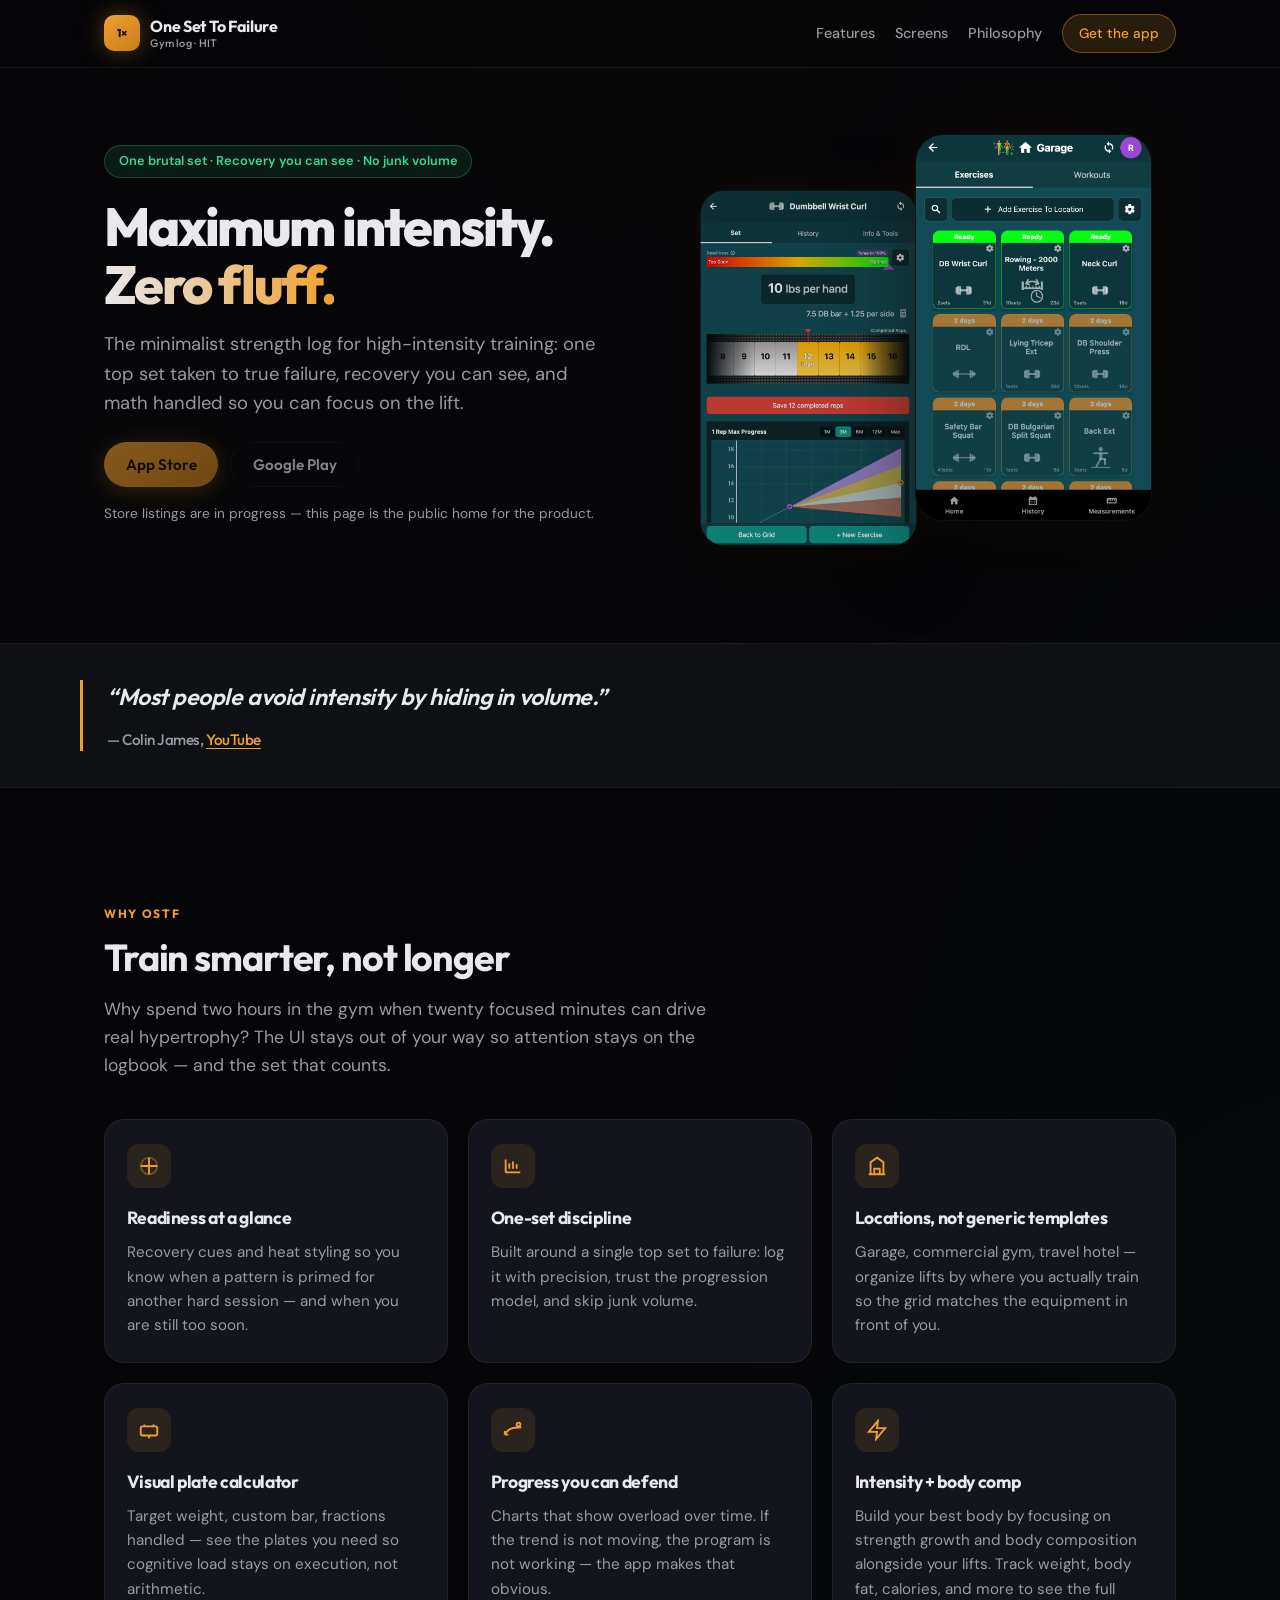
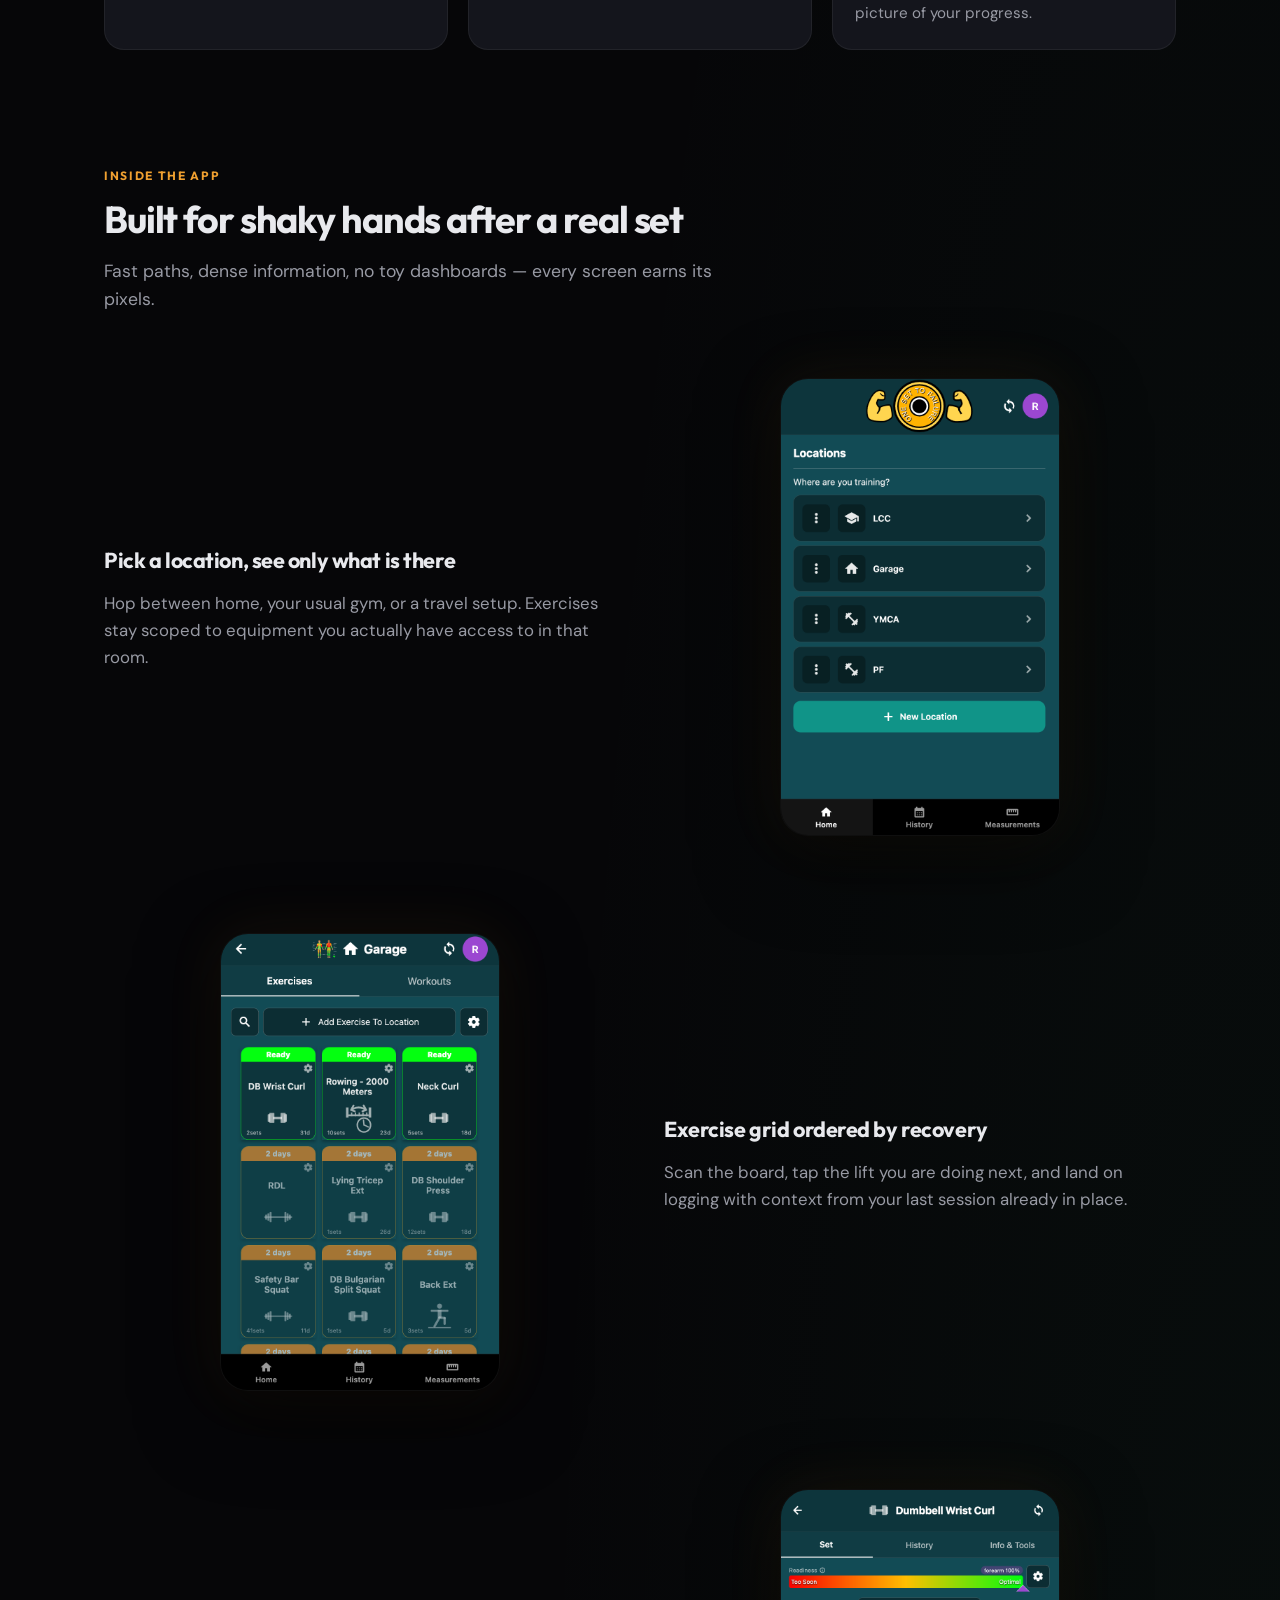
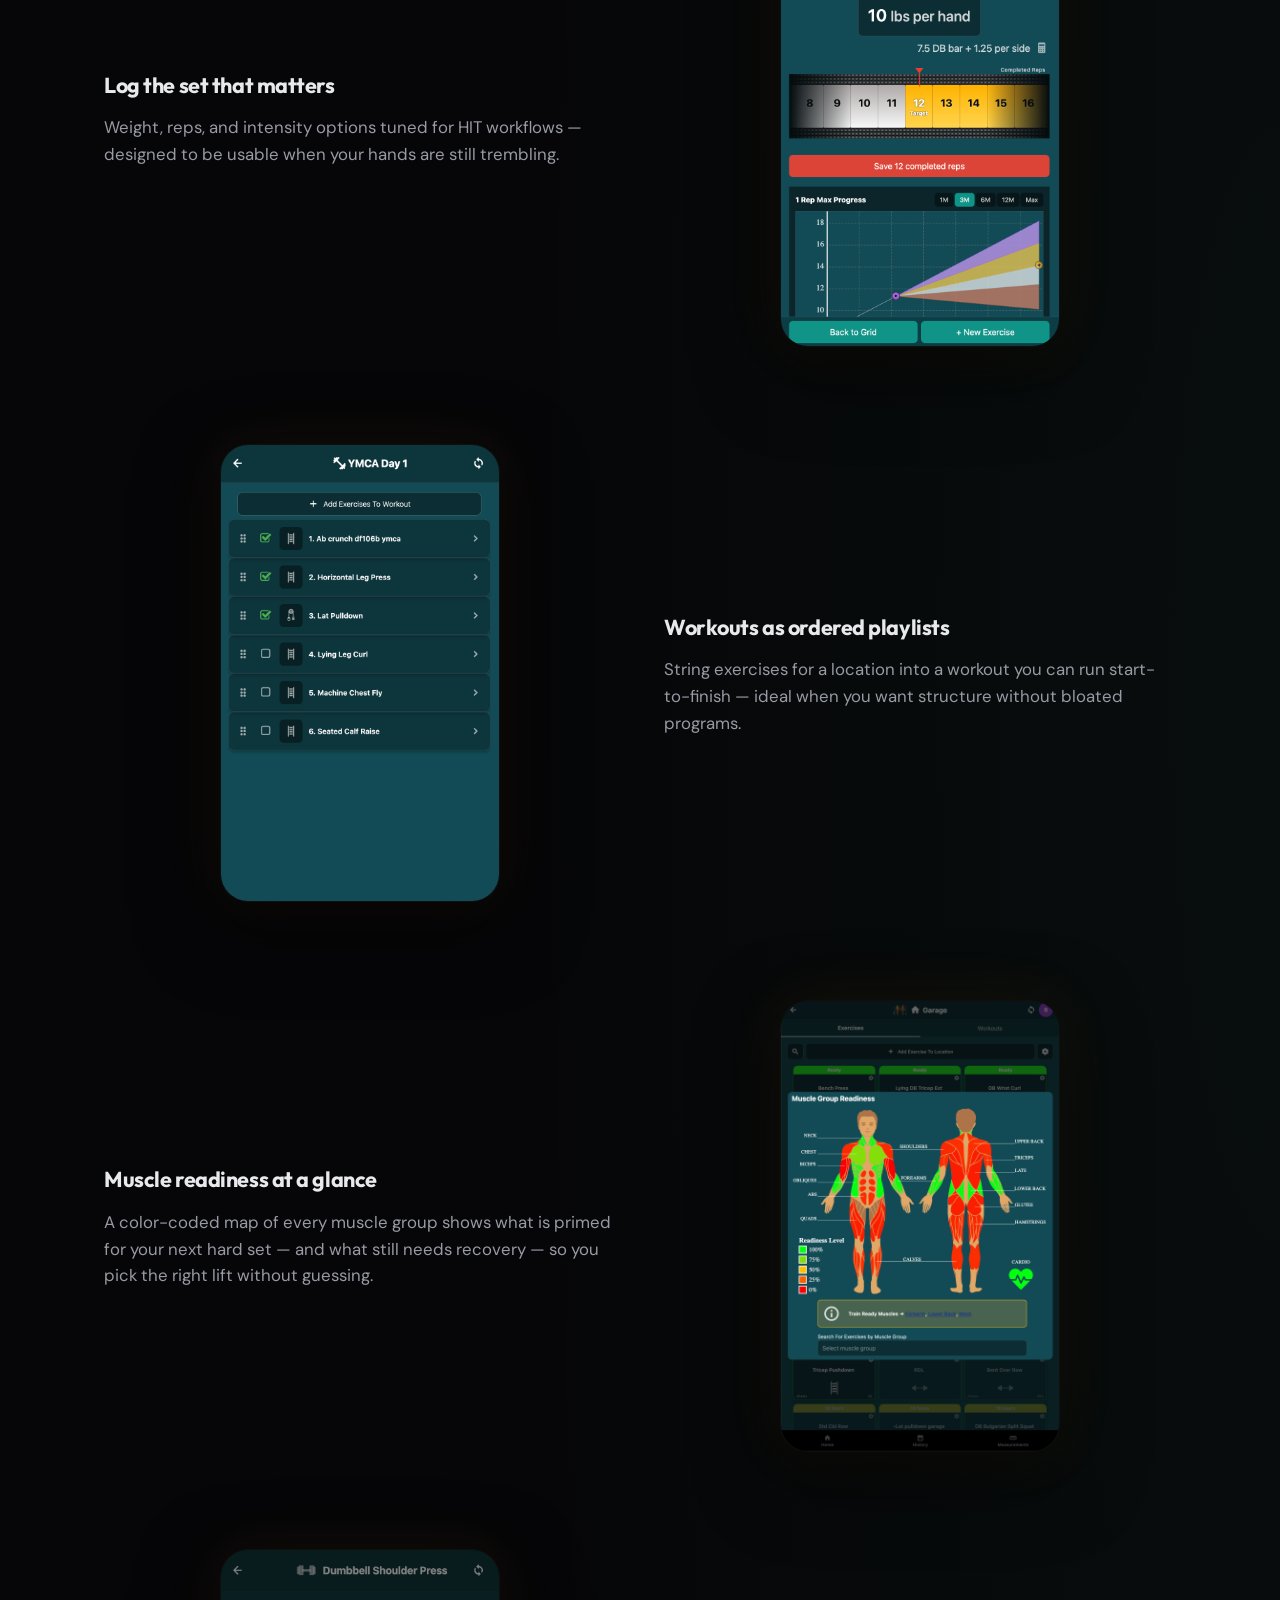
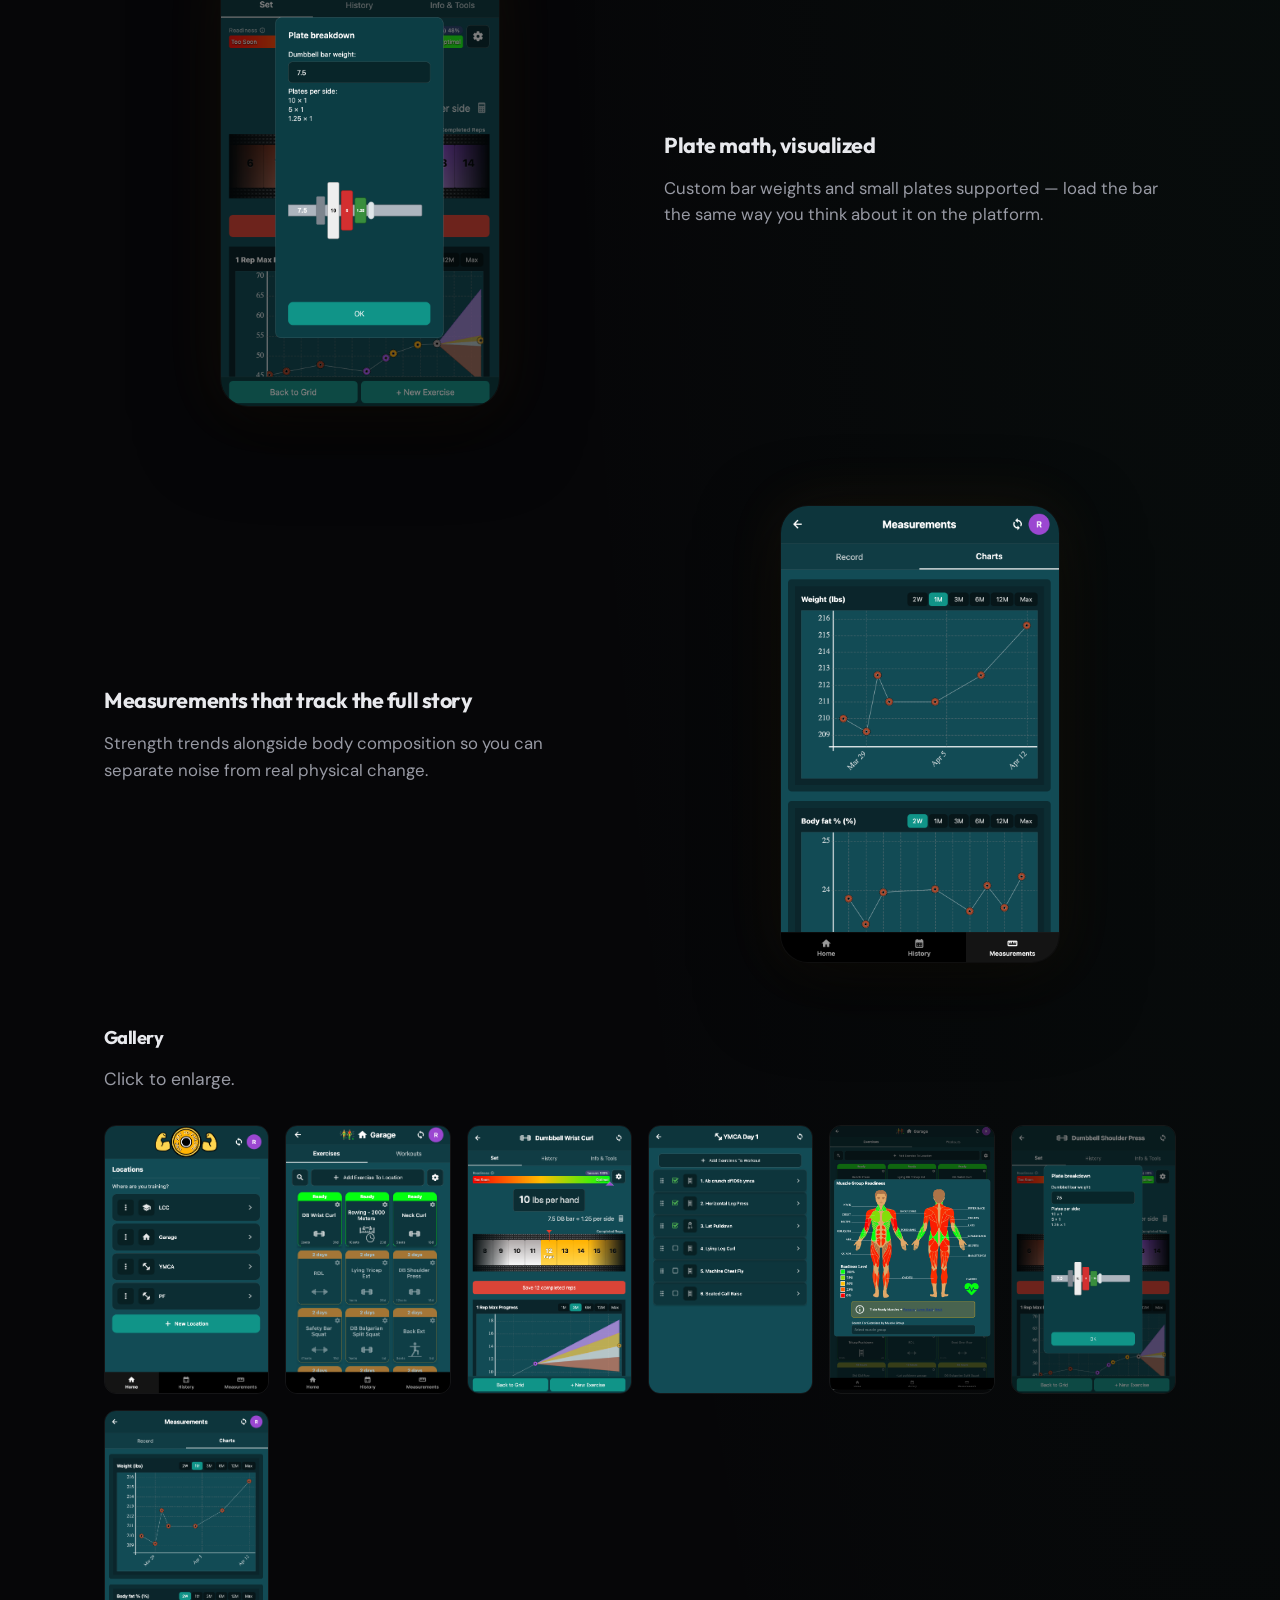
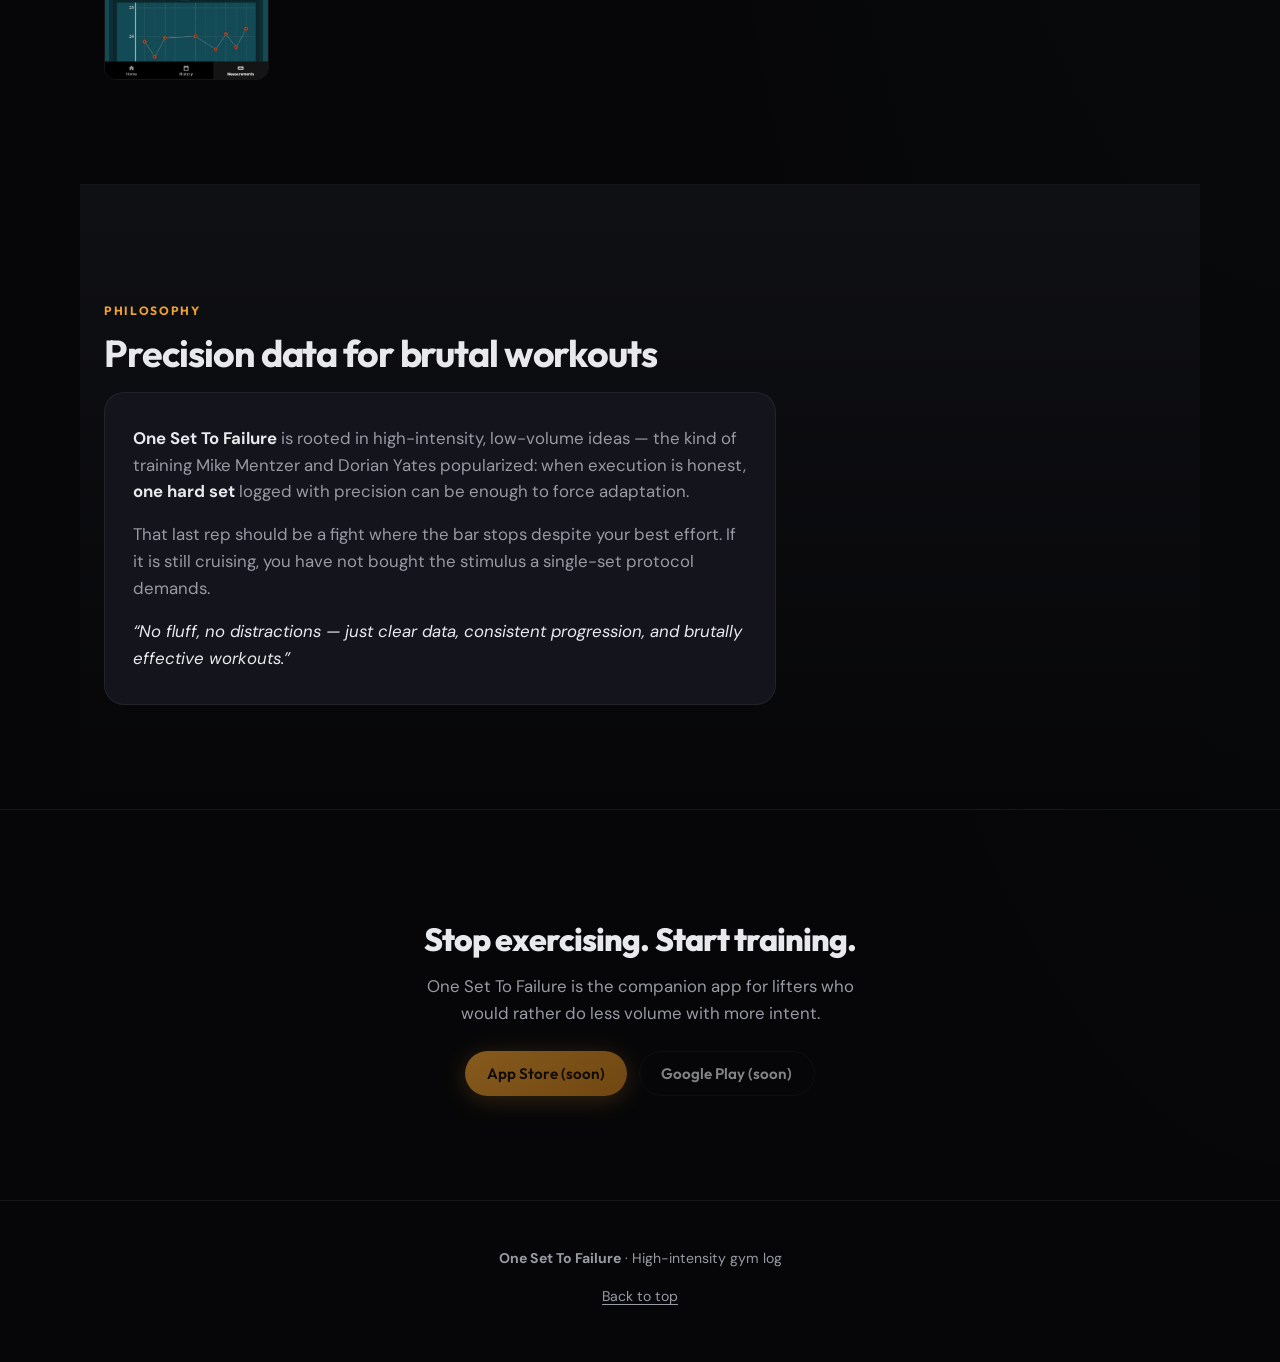
==== index.html @ 751399f2 "site content" ====
<!DOCTYPE html>
<html lang="en">
<head>
  <meta charset="utf-8">
  <meta name="viewport" content="width=device-width, initial-scale=1">
  <!-- Google tag (gtag.js) -->
  <script async src="https://www.googletagmanager.com/gtag/js?id=G-MDH22WQZ0P"></script>
  <script>
    window.dataLayer = window.dataLayer || [];
    function gtag(){dataLayer.push(arguments);}
    gtag('js', new Date());

    gtag('config', 'G-MDH22WQZ0P');
  </script>
  <title>One Set To Failure — HIT strength training for iOS &amp; Android</title>
  <meta name="description" content="Minimalist high-intensity training: one brutal set, smart recovery, location-based equipment, plate math, and charts that prove you're stronger. Coming to the App Store and Google Play.">
  <link rel="canonical" href="https://onesettofailure.app/">
  <meta property="og:title" content="One Set To Failure">
  <meta property="og:description" content="Maximum intensity. Zero fluff. Train smarter with recovery-aware logging built for true muscular failure.">
  <meta property="og:url" content="https://onesettofailure.app/">
  <meta property="og:type" content="website">
  <meta property="og:image" content="https://onesettofailure.app/screenshots/2%20exercise_grid.png">
  <meta name="twitter:card" content="summary_large_image">
  <link rel="preconnect" href="https://fonts.googleapis.com">
  <link rel="preconnect" href="https://fonts.gstatic.com" crossorigin>
  <link href="https://fonts.googleapis.com/css2?family=DM+Sans:ital,opsz,wght@0,9..40,400;0,9..40,500;0,9..40,600;0,9..40,700;1,9..40,500&family=Outfit:wght@500;600;700;800&display=swap" rel="stylesheet">
  <link rel="stylesheet" href="/css/main.css">
</head>
<body>
  <a class="sr-only" href="#main">Skip to content</a>

  <header class="site-header">
    <div class="site-header__inner">
      <a class="brand" href="#">
        <span class="brand__mark" aria-hidden="true">1×</span>
        <span class="brand__text">
          One Set To Failure
          <small>Gym log · HIT</small>
        </span>
      </a>
      <nav class="nav" aria-label="Page">
        <a href="#features">Features</a>
        <a href="#screens">Screens</a>
        <a href="#philosophy">Philosophy</a>
        <a class="nav__cta" href="#download">Get the app</a>
      </nav>
    </div>
  </header>

  <main id="main">
    <section class="section hero wrap" aria-labelledby="hero-title">
      <div class="hero__grid">
        <div>
          <p class="hero__badge" role="status">One brutal set · Recovery you can see · No junk volume</p>
          <h1 id="hero-title">Maximum intensity.<br><span>Zero fluff.</span></h1>
          <p class="hero__sub">
            The minimalist strength log for high-intensity training: one top set taken to true failure,
            recovery you can see, and math handled so you can focus on the lift.
          </p>
          <div class="btn-row" id="download">
            <button type="button" class="btn btn--primary btn--disabled" disabled title="Store link goes live with App Store release">App Store</button>
            <button type="button" class="btn btn--ghost btn--disabled" disabled title="Store link goes live with Google Play release">Google Play</button>
          </div>
          <p class="store-note">Store listings are in progress — this page is the public home for the product.</p>
        </div>
        <div class="hero__phones" aria-hidden="true">
          <div class="phone-frame phone-frame--tilt phone-frame--back">
            <img src="screenshots/1%20exercise_set.png" alt="" width="390" height="844" loading="eager">
          </div>
          <div class="phone-frame phone-frame--front">
            <img src="screenshots/2%20exercise_grid.png" alt="" width="390" height="844" loading="eager">
          </div>
        </div>
      </div>
    </section>

    <aside class="quote-strip">
      <blockquote cite="https://www.youtube.com/@ColinHJS">
        “Most people avoid intensity by hiding in volume.”
        <cite>— Colin James, <a href="https://www.youtube.com/@ColinHJS">YouTube</a></cite>
      </blockquote>
    </aside>

    <section class="section wrap" id="features" aria-labelledby="features-title">
      <p class="section__label">Why OSTF</p>
      <h2 class="section__title" id="features-title">Train smarter, not longer</h2>
      <p class="section__lead">
        Why spend two hours in the gym when twenty focused minutes can drive real hypertrophy?
        The UI stays out of your way so attention stays on the logbook — and the set that counts.
      </p>

      <div class="feature-grid">
        <article class="card">
          <div class="card__icon" aria-hidden="true">
            <svg width="22" height="22" viewBox="0 0 24 24" fill="none" stroke="currentColor" stroke-width="2"><path d="M12 3v18M3 12h18"/><circle cx="12" cy="12" r="9" stroke-opacity=".35"/></svg>
          </div>
          <h3>Readiness at a glance</h3>
          <p>Recovery cues and heat styling so you know when a pattern is primed for another hard session — and when you are still too soon.</p>
        </article>
        <article class="card">
          <div class="card__icon" aria-hidden="true">
            <svg width="22" height="22" viewBox="0 0 24 24" fill="none" stroke="currentColor" stroke-width="2"><path d="M4 19V5M4 19h16M8 15V9M12 15V7M16 15v-5"/></svg>
          </div>
          <h3>One-set discipline</h3>
          <p>Built around a single top set to failure: log it with precision, trust the progression model, and skip junk volume.</p>
        </article>
        <article class="card">
          <div class="card__icon" aria-hidden="true">
            <svg width="22" height="22" viewBox="0 0 24 24" fill="none" stroke="currentColor" stroke-width="2"><path d="M3 21h18M5 21V8l7-5 7 5v13"/><path d="M9 21v-6h6v6"/></svg>
          </div>
          <h3>Locations, not generic templates</h3>
          <p>Garage, commercial gym, travel hotel — organize lifts by where you actually train so the grid matches the equipment in front of you.</p>
        </article>
        <article class="card">
          <div class="card__icon" aria-hidden="true">
            <svg width="22" height="22" viewBox="0 0 24 24" fill="none" stroke="currentColor" stroke-width="2"><rect x="3" y="8" width="18" height="10" rx="2"/><path d="M7 8V6M17 8V6M12 18v3"/></svg>
          </div>
          <h3>Visual plate calculator</h3>
          <p>Target weight, custom bar, fractions handled — see the plates you need so cognitive load stays on execution, not arithmetic.</p>
        </article>
        <article class="card">
          <div class="card__icon" aria-hidden="true">
            <svg width="22" height="22" viewBox="0 0 24 24" fill="none" stroke="currentColor" stroke-width="2"><path d="M3 17c3-6 8-8 18-8M3 17v-4M3 17h4"/><circle cx="18" cy="6" r="2"/></svg>
          </div>
          <h3>Progress you can defend</h3>
          <p>Charts that show overload over time. If the trend is not moving, the program is not working — the app makes that obvious.</p>
        </article>
        <article class="card">
          <div class="card__icon" aria-hidden="true">
            <svg width="22" height="22" viewBox="0 0 24 24" fill="none" stroke="currentColor" stroke-width="2"><path d="M13 2L3 14h9l-1 8 10-12h-9l1-8z"/></svg>
          </div>
          <h3>Intensity + body comp</h3>
          <p>
            Build your best body by focusing on strength growth and body composition alongside your lifts. Track weight, body fat, calories, and more to see the full picture of your progress.
          </p>
        </article>
      </div>
    </section>

    <section class="section wrap section--tight" id="screens" aria-labelledby="screens-title">
      <p class="section__label">Inside the app</p>
      <h2 class="section__title" id="screens-title">Built for shaky hands after a real set</h2>
      <p class="section__lead">Fast paths, dense information, no toy dashboards — every screen earns its pixels.</p>

      <div class="showcase">
        <div class="showcase-row">
          <div class="showcase-row__copy">
            <h3>Pick a location, see only what is there</h3>
            <p>Hop between home, your usual gym, or a travel setup. Exercises stay scoped to equipment you actually have access to in that room.</p>
          </div>
          <div class="showcase-row__visual">
            <figure class="phone-frame">
              <img src="screenshots/5%20locations.png" alt="Locations list in the app: Home Gym, Commercial Gym, and other saved sites" width="390" height="844" loading="lazy">
            </figure>
          </div>
        </div>

        <div class="showcase-row showcase-row--reverse">
          <div class="showcase-row__copy">
            <h3>Exercise grid ordered by recovery</h3>
            <p>Scan the board, tap the lift you are doing next, and land on logging with context from your last session already in place.</p>
          </div>
          <div class="showcase-row__visual">
            <figure class="phone-frame">
              <img src="screenshots/2%20exercise_grid.png" alt="Exercise grid with recovery indicators per lift" width="390" height="844" loading="lazy">
            </figure>
          </div>
        </div>

        <div class="showcase-row">
          <div class="showcase-row__copy">
            <h3>Log the set that matters</h3>
            <p>Weight, reps, and intensity options tuned for HIT workflows — designed to be usable when your hands are still trembling.</p>
          </div>
          <div class="showcase-row__visual">
            <figure class="phone-frame">
              <img src="screenshots/1%20exercise_set.png" alt="Set logging screen with weight and rep controls" width="390" height="844" loading="lazy">
            </figure>
          </div>
        </div>

        <div class="showcase-row showcase-row--reverse">
          <div class="showcase-row__copy">
            <h3>Workouts as ordered playlists</h3>
            <p>String exercises for a location into a workout you can run start-to-finish — ideal when you want structure without bloated programs.</p>
          </div>
          <div class="showcase-row__visual">
            <figure class="phone-frame">
              <img src="screenshots/3%20workout_exercise_list.png" alt="Workout exercise list showing ordered lifts" width="390" height="844" loading="lazy">
            </figure>
          </div>
        </div>

        <div class="showcase-row">
          <div class="showcase-row__copy">
            <h3>Muscle readiness at a glance</h3>
            <p>A color-coded map of every muscle group shows what is primed for your next hard set — and what still needs recovery — so you pick the right lift without guessing.</p>
          </div>
          <div class="showcase-row__visual">
            <figure class="phone-frame">
              <img src="screenshots/body-heatmap.png" alt="Muscle group readiness heatmap with front and back body views and color-coded recovery levels" width="390" height="844" loading="lazy">
            </figure>
          </div>
        </div>

        <div class="showcase-row showcase-row--reverse">
          <div class="showcase-row__copy">
            <h3>Plate math, visualized</h3>
            <p>Custom bar weights and small plates supported — load the bar the same way you think about it on the platform.</p>
          </div>
          <div class="showcase-row__visual">
            <figure class="phone-frame">
              <img src="screenshots/6%20plate_calculator.png" alt="Plate calculator showing barbell load breakdown" width="390" height="844" loading="lazy">
            </figure>
          </div>
        </div>

        <div class="showcase-row">
          <div class="showcase-row__copy">
            <h3>Measurements that track the full story</h3>
            <p>Strength trends alongside body composition so you can separate noise from real physical change.</p>
          </div>
          <div class="showcase-row__visual">
            <figure class="phone-frame">
              <img src="screenshots/4%20measurement_charts.png" alt="Charts for measurements and progress over time" width="390" height="844" loading="lazy">
            </figure>
          </div>
        </div>
      </div>

      <h3 class="section__title" style="font-size:1.15rem;margin-top:3rem;">Gallery</h3>
      <p class="section__lead" style="margin-bottom:0">Click to enlarge.</p>
      <div class="gallery">
        <a href="screenshots/5%20locations.png" data-lightbox><img src="screenshots/5%20locations.png" alt="Locations" width="200" height="433" loading="lazy"></a>
        <a href="screenshots/2%20exercise_grid.png" data-lightbox><img src="screenshots/2%20exercise_grid.png" alt="Exercise grid" width="200" height="433" loading="lazy"></a>
        <a href="screenshots/1%20exercise_set.png" data-lightbox><img src="screenshots/1%20exercise_set.png" alt="Set entry" width="200" height="433" loading="lazy"></a>
        <a href="screenshots/3%20workout_exercise_list.png" data-lightbox><img src="screenshots/3%20workout_exercise_list.png" alt="Workout list" width="200" height="433" loading="lazy"></a>
        <a href="screenshots/body-heatmap.png" data-lightbox><img src="screenshots/body-heatmap.png" alt="Muscle group readiness heatmap" width="200" height="433" loading="lazy"></a>
        <a href="screenshots/6%20plate_calculator.png" data-lightbox><img src="screenshots/6%20plate_calculator.png" alt="Plate calculator" width="200" height="433" loading="lazy"></a>
        <a href="screenshots/4%20measurement_charts.png" data-lightbox><img src="screenshots/4%20measurement_charts.png" alt="Measurement charts" width="200" height="433" loading="lazy"></a>
      </div>
    </section>

    <section class="section philosophy wrap" id="philosophy" aria-labelledby="philosophy-title">
      <p class="section__label">Philosophy</p>
      <h2 class="section__title" id="philosophy-title">Precision data for brutal workouts</h2>
      <div class="philosophy__box">
        <p>
          <strong>One Set To Failure</strong> is rooted in high-intensity, low-volume ideas — the kind of training Mike Mentzer and Dorian Yates popularized:
          when execution is honest, <strong>one hard set</strong> logged with precision can be enough to force adaptation.
        </p>
        <p>
          That last rep should be a fight where the bar stops despite your best effort. If it is still cruising, you have not bought the stimulus a single-set protocol demands.
        </p>
        <p style="margin:0;font-style:italic;color:var(--text);">
          “No fluff, no distractions — just clear data, consistent progression, and brutally effective workouts.”
        </p>
      </div>
    </section>

    <section class="cta-band" aria-labelledby="cta-title">
      <div class="wrap">
        <h2 id="cta-title">Stop exercising. Start training.</h2>
        <p>One Set To Failure is the companion app for lifters who would rather do less volume with more intent.</p>
        <div class="btn-row" style="justify-content:center">
          <button type="button" class="btn btn--primary btn--disabled" disabled>App Store (soon)</button>
          <button type="button" class="btn btn--ghost btn--disabled" disabled>Google Play (soon)</button>
        </div>
      </div>
    </section>
  </main>

  <footer class="site-footer">
    <p><strong>One Set To Failure</strong> · High-intensity gym log</p>
    <p style="margin-top:1rem">
      <a href="#main">Back to top</a>
    </p>
  </footer>

  <div id="lightbox" class="lightbox" role="dialog" aria-modal="true" aria-label="Enlarged screenshot" tabindex="-1" aria-hidden="true">
    <img id="lightbox-img" src="" alt="">
  </div>

  <script type="application/ld+json">
  {
    "@context": "https://schema.org",
    "@type": "SoftwareApplication",
    "name": "One Set To Failure",
    "applicationCategory": "HealthApplication",
    "operatingSystem": "iOS, Android",
    "description": "Minimalist high-intensity strength training log with recovery-aware exercise grids, plate calculator, and progression charts.",
    "url": "https://onesettofailure.app/"
  }
  </script>
  <script src="/js/main.js" defer></script>
</body>
</html>
---- css/main.css ----
/* One Set To Failure — brochure site */

:root {
  --bg-deep: #060608;
  --bg-elevated: #0f1014;
  --bg-card: #14151c;
  --border-subtle: rgba(255, 255, 255, 0.06);
  --text: #e8e9ed;
  --text-muted: #989aa4;
  --accent: #f0a030;
  --accent-dim: #c77d1a;
  --accent-glow: rgba(240, 160, 48, 0.35);
  --green: #3dd68c;
  --radius-lg: 20px;
  --radius-md: 12px;
  --font-sans: "DM Sans", system-ui, -apple-system, sans-serif;
  --font-display: "Outfit", var(--font-sans);
  --max: 1120px;
  --space-section: clamp(4rem, 10vw, 6.5rem);
}

*,
*::before,
*::after {
  box-sizing: border-box;
}

html {
  scroll-behavior: smooth;
}

body {
  margin: 0;
  font-family: var(--font-sans);
  font-size: 1.05rem;
  line-height: 1.6;
  color: var(--text);
  background: var(--bg-deep);
  background-image:
    radial-gradient(ellipse 120% 80% at 50% -40%, rgba(240, 160, 48, 0.12), transparent 55%),
    radial-gradient(ellipse 60% 50% at 100% 50%, rgba(61, 214, 140, 0.04), transparent);
  min-height: 100vh;
}

img {
  max-width: 100%;
  height: auto;
  display: block;
}

a {
  color: var(--accent);
  text-decoration-thickness: 1px;
  text-underline-offset: 3px;
}

a:hover {
  color: #ffc266;
}

.sr-only {
  position: absolute;
  width: 1px;
  height: 1px;
  padding: 0;
  margin: -1px;
  overflow: hidden;
  clip: rect(0, 0, 0, 0);
  white-space: nowrap;
  border: 0;
}

/* —— Site header —— */
.site-header {
  position: sticky;
  top: 0;
  z-index: 50;
  backdrop-filter: blur(12px);
  background: rgba(6, 6, 8, 0.85);
  border-bottom: 1px solid var(--border-subtle);
}

.site-header__inner {
  max-width: var(--max);
  margin: 0 auto;
  padding: 0.85rem 1.5rem;
  display: flex;
  align-items: center;
  justify-content: space-between;
  gap: 1rem;
}

.brand {
  display: flex;
  align-items: center;
  gap: 0.65rem;
  text-decoration: none;
  color: var(--text);
}

.brand:hover {
  color: var(--text);
}

.brand__mark {
  width: 36px;
  height: 36px;
  border-radius: 10px;
  background: linear-gradient(145deg, var(--accent), var(--accent-dim));
  display: grid;
  place-items: center;
  font-family: var(--font-display);
  font-weight: 800;
  font-size: 0.7rem;
  letter-spacing: -0.02em;
  color: #1a0f00;
  box-shadow: 0 0 24px var(--accent-glow);
}

.brand__text {
  font-family: var(--font-display);
  font-weight: 700;
  font-size: 1rem;
  letter-spacing: -0.02em;
  line-height: 1.2;
}

.brand__text small {
  display: block;
  font-weight: 500;
  font-size: 0.68rem;
  color: var(--text-muted);
  letter-spacing: 0.02em;
}

.nav {
  display: flex;
  align-items: center;
  gap: 1.25rem;
}

.nav a {
  color: var(--text-muted);
  text-decoration: none;
  font-size: 0.9rem;
  font-weight: 500;
}

.nav a:hover {
  color: var(--text);
}

.nav__cta {
  display: inline-flex;
  align-items: center;
  padding: 0.5rem 1rem;
  border-radius: 999px;
  background: rgba(240, 160, 48, 0.15);
  border: 1px solid rgba(240, 160, 48, 0.35);
  color: var(--accent) !important;
  font-size: 0.85rem !important;
}

.nav__cta:hover {
  background: rgba(240, 160, 48, 0.25);
  color: #ffc266 !important;
}

@media (max-width: 720px) {
  .site-header__inner {
    flex-wrap: wrap;
  }

  .brand__text {
    font-size: 0.92rem;
  }

  .nav {
    width: 100%;
    justify-content: flex-start;
    flex-wrap: wrap;
    gap: 0.5rem 1rem;
    padding-top: 0.35rem;
    border-top: 1px solid var(--border-subtle);
    margin-top: 0.35rem;
  }

  .nav a {
    font-size: 0.82rem;
  }

  .nav__cta {
    margin-left: auto;
  }
}

/* —— Buttons —— */
.btn-row {
  display: flex;
  flex-wrap: wrap;
  gap: 0.75rem;
  margin-top: 1.5rem;
}

.btn {
  display: inline-flex;
  align-items: center;
  justify-content: center;
  gap: 0.5rem;
  padding: 0.75rem 1.35rem;
  border-radius: 999px;
  font-family: var(--font-display);
  font-weight: 600;
  font-size: 0.95rem;
  border: none;
  cursor: pointer;
  text-decoration: none;
  transition: transform 0.15s ease, box-shadow 0.15s ease, background 0.15s ease;
}

.btn:focus-visible {
  outline: 2px solid var(--accent);
  outline-offset: 3px;
}

.btn--primary {
  background: linear-gradient(145deg, var(--accent), var(--accent-dim));
  color: #1a1004;
  box-shadow: 0 4px 24px var(--accent-glow);
}

.btn--primary:hover {
  transform: translateY(-1px);
  box-shadow: 0 8px 32px var(--accent-glow);
  color: #1a1004;
}

.btn--ghost {
  background: transparent;
  color: var(--text);
  border: 1px solid var(--border-subtle);
}

.btn--ghost:hover {
  border-color: rgba(255, 255, 255, 0.15);
  background: rgba(255, 255, 255, 0.04);
  color: var(--text);
}

.btn--disabled,
button.btn:disabled {
  opacity: 0.55;
  cursor: not-allowed;
}

.btn svg {
  flex-shrink: 0;
}

/* —— Layout sections —— */
.section {
  padding: var(--space-section) 1.5rem;
}

.section--tight {
  padding-top: 0;
}

.wrap {
  max-width: var(--max);
  margin: 0 auto;
}

.section__label {
  font-family: var(--font-display);
  font-size: 0.75rem;
  font-weight: 700;
  letter-spacing: 0.14em;
  text-transform: uppercase;
  color: var(--accent);
  margin-bottom: 0.75rem;
}

.section__title {
  font-family: var(--font-display);
  font-size: clamp(1.75rem, 4vw, 2.35rem);
  font-weight: 700;
  letter-spacing: -0.03em;
  line-height: 1.15;
  margin: 0 0 1rem;
}

.section__lead {
  color: var(--text-muted);
  font-size: 1.1rem;
  max-width: 38rem;
  margin: 0;
}

/* —— Hero —— */
.hero {
  padding-top: clamp(2.5rem, 6vw, 4rem);
  padding-bottom: var(--space-section);
}

.hero__grid {
  display: grid;
  grid-template-columns: 1fr;
  gap: 2.5rem;
  align-items: center;
}

@media (min-width: 900px) {
  .hero__grid {
    grid-template-columns: 1.05fr 0.95fr;
    gap: 3rem;
  }
}

.hero__badge {
  display: inline-flex;
  align-items: center;
  gap: 0.5rem;
  padding: 0.35rem 0.85rem;
  border-radius: 999px;
  background: rgba(61, 214, 140, 0.1);
  border: 1px solid rgba(61, 214, 140, 0.25);
  color: var(--green);
  font-size: 0.8rem;
  font-weight: 600;
  margin-bottom: 1.25rem;
}

.hero h1 {
  font-family: var(--font-display);
  font-size: clamp(2.25rem, 5.5vw, 3.35rem);
  font-weight: 800;
  letter-spacing: -0.04em;
  line-height: 1.08;
  margin: 0 0 1rem;
}

.hero h1 span {
  background: linear-gradient(90deg, var(--text) 0%, var(--accent) 100%);
  -webkit-background-clip: text;
  background-clip: text;
  -webkit-text-fill-color: transparent;
}

.hero__sub {
  font-size: 1.15rem;
  color: var(--text-muted);
  max-width: 32rem;
  margin: 0 0 0.5rem;
}

.hero__phones {
  position: relative;
}

.phone-frame {
  border-radius: 28px;
  overflow: hidden;
  border: 1px solid var(--border-subtle);
  box-shadow:
    0 0 0 1px rgba(255, 255, 255, 0.04) inset,
    0 24px 80px rgba(0, 0, 0, 0.55),
    0 0 60px rgba(240, 160, 48, 0.08);
  background: #000;
}

.phone-frame--tilt {
  transform: rotate(-2deg);
}

@media (min-width: 900px) {
  .hero__phones {
    display: grid;
    grid-template-columns: 1fr 1fr;
    gap: 0.75rem;
    align-items: end;
  }

  .phone-frame--back {
    transform: translateY(2rem) scale(0.92);
    opacity: 0.85;
    z-index: 0;
  }

  .phone-frame--front {
    transform: translateX(-1.5rem) translateY(-0.5rem);
    z-index: 1;
  }
}

/* —— Quote —— */
.quote-strip {
  background: var(--bg-elevated);
  border-block: 1px solid var(--border-subtle);
  padding: 2.25rem 1.5rem;
}

.quote-strip blockquote {
  max-width: var(--max);
  margin: 0 auto;
  font-family: var(--font-display);
  font-size: clamp(1.15rem, 2.5vw, 1.45rem);
  font-weight: 600;
  font-style: italic;
  letter-spacing: -0.02em;
  line-height: 1.45;
  border-left: 3px solid var(--accent);
  padding-left: 1.5rem;
  color: var(--text);
}

.quote-strip cite {
  display: block;
  margin-top: 1rem;
  font-size: 0.95rem;
  font-style: normal;
  font-weight: 500;
  color: var(--text-muted);
}

/* —— Feature cards —— */
.feature-grid {
  display: grid;
  grid-template-columns: repeat(auto-fill, minmax(280px, 1fr));
  gap: 1.25rem;
  margin-top: 2.5rem;
}

.card {
  background: var(--bg-card);
  border: 1px solid var(--border-subtle);
  border-radius: var(--radius-lg);
  padding: 1.5rem 1.35rem;
  transition: border-color 0.2s ease, transform 0.2s ease;
}

.card:hover {
  border-color: rgba(240, 160, 48, 0.2);
  transform: translateY(-2px);
}

.card__icon {
  width: 44px;
  height: 44px;
  border-radius: var(--radius-md);
  background: rgba(240, 160, 48, 0.1);
  display: grid;
  place-items: center;
  margin-bottom: 1rem;
  color: var(--accent);
}

.card h3 {
  font-family: var(--font-display);
  font-size: 1.1rem;
  font-weight: 700;
  margin: 0 0 0.5rem;
  letter-spacing: -0.02em;
}

.card p {
  margin: 0;
  color: var(--text-muted);
  font-size: 0.95rem;
}

/* —— Showcase (screenshots) —— */
.showcase {
  display: flex;
  flex-direction: column;
  gap: 4rem;
  margin-top: 3rem;
}

.showcase-row {
  display: grid;
  gap: 2rem;
  align-items: center;
}

@media (min-width: 860px) {
  .showcase-row {
    grid-template-columns: 1fr 1fr;
    gap: 3rem;
  }

  .showcase-row--reverse .showcase-row__copy {
    order: 2;
  }

  .showcase-row--reverse .showcase-row__visual {
    order: 1;
  }
}

.showcase-row__copy h3 {
  font-family: var(--font-display);
  font-size: 1.35rem;
  font-weight: 700;
  margin: 0 0 0.75rem;
  letter-spacing: -0.02em;
}

.showcase-row__copy p {
  margin: 0;
  color: var(--text-muted);
}

.showcase-row__visual {
  display: flex;
  justify-content: center;
}

.showcase-row__visual .phone-frame {
  max-width: 280px;
  width: 100%;
}

/* —— Mini gallery —— */
.gallery {
  display: grid;
  grid-template-columns: repeat(auto-fill, minmax(160px, 1fr));
  gap: 1rem;
  margin-top: 2rem;
}

.gallery a {
  border-radius: var(--radius-md);
  overflow: hidden;
  border: 1px solid var(--border-subtle);
  line-height: 0;
  transition: border-color 0.2s ease, transform 0.2s ease;
}

.gallery a:hover {
  border-color: rgba(240, 160, 48, 0.35);
  transform: scale(1.02);
}

.gallery a:focus-visible {
  outline: 2px solid var(--accent);
  outline-offset: 3px;
}

/* —— Philosophy —— */
.philosophy {
  background: linear-gradient(180deg, var(--bg-elevated) 0%, var(--bg-deep) 100%);
  border-top: 1px solid var(--border-subtle);
}

.philosophy__box {
  background: var(--bg-card);
  border: 1px solid var(--border-subtle);
  border-radius: var(--radius-lg);
  padding: 2rem 1.75rem;
  max-width: 42rem;
}

.philosophy__box p {
  margin: 0 0 1rem;
  color: var(--text-muted);
  font-size: 1.05rem;
}

.philosophy__box p:last-child {
  margin-bottom: 0;
}

.philosophy__box strong {
  color: var(--text);
}

/* —— CTA footer band —— */
.cta-band {
  text-align: center;
  padding: var(--space-section) 1.5rem;
  border-top: 1px solid var(--border-subtle);
}

.cta-band h2 {
  font-family: var(--font-display);
  font-size: clamp(1.5rem, 3vw, 2rem);
  font-weight: 800;
  letter-spacing: -0.03em;
  margin: 0 0 0.5rem;
}

.cta-band > .wrap > p {
  color: var(--text-muted);
  margin: 0 0 1.5rem;
  max-width: 28rem;
  margin-left: auto;
  margin-right: auto;
}

.store-note {
  font-size: 0.85rem;
  color: var(--text-muted);
  margin-top: 1rem;
}

/* —— Site footer —— */
.site-footer {
  padding: 2rem 1.5rem 2.5rem;
  border-top: 1px solid var(--border-subtle);
  text-align: center;
  color: var(--text-muted);
  font-size: 0.88rem;
}

.site-footer a {
  color: var(--text-muted);
}

.site-footer a:hover {
  color: var(--accent);
}

/* —— Lightbox (simple) —— */
.lightbox {
  position: fixed;
  inset: 0;
  z-index: 100;
  background: rgba(0, 0, 0, 0.88);
  display: none;
  align-items: center;
  justify-content: center;
  padding: 1.5rem;
  cursor: zoom-out;
}

.lightbox.is-open {
  display: flex;
}

.lightbox img {
  max-width: min(900px, 100%);
  max-height: 90vh;
  object-fit: contain;
  border-radius: var(--radius-md);
  box-shadow: 0 24px 80px rgba(0, 0, 0, 0.6);
}

.lightbox:focus {
  outline: none;
}
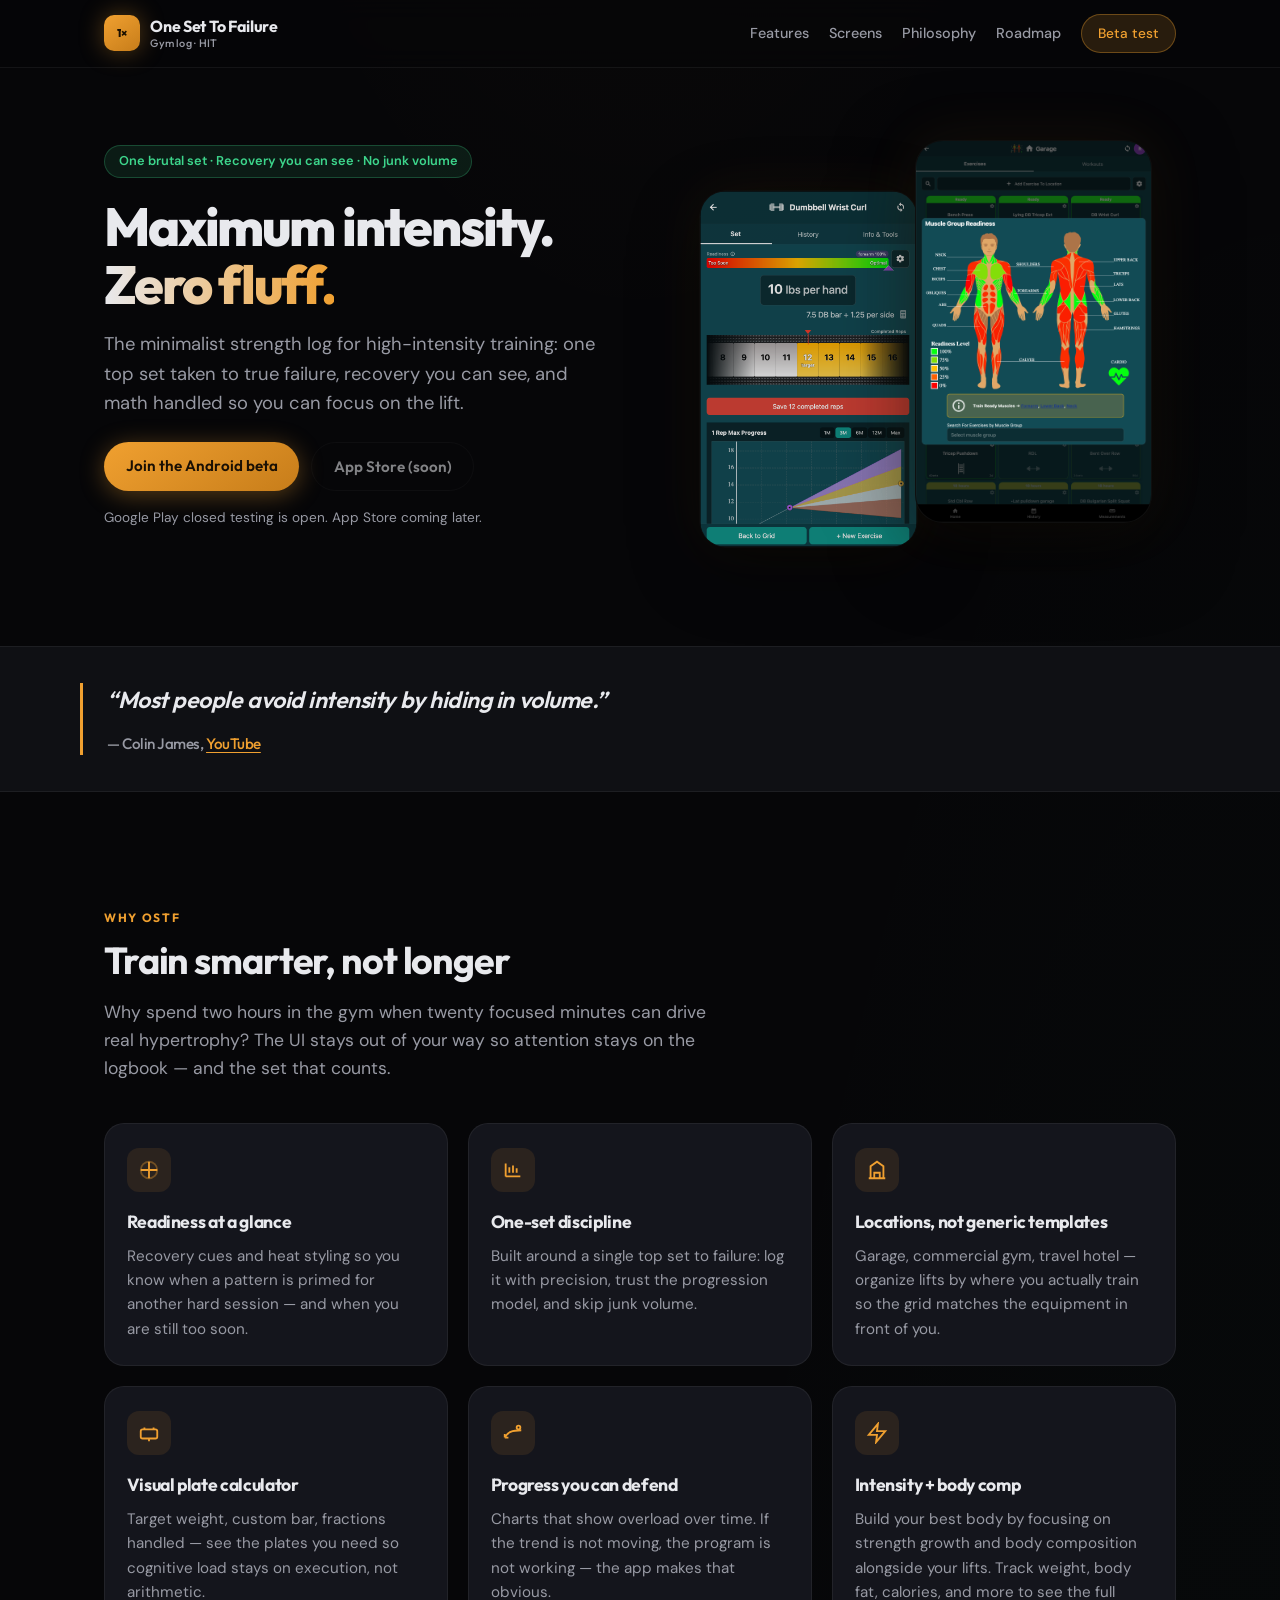
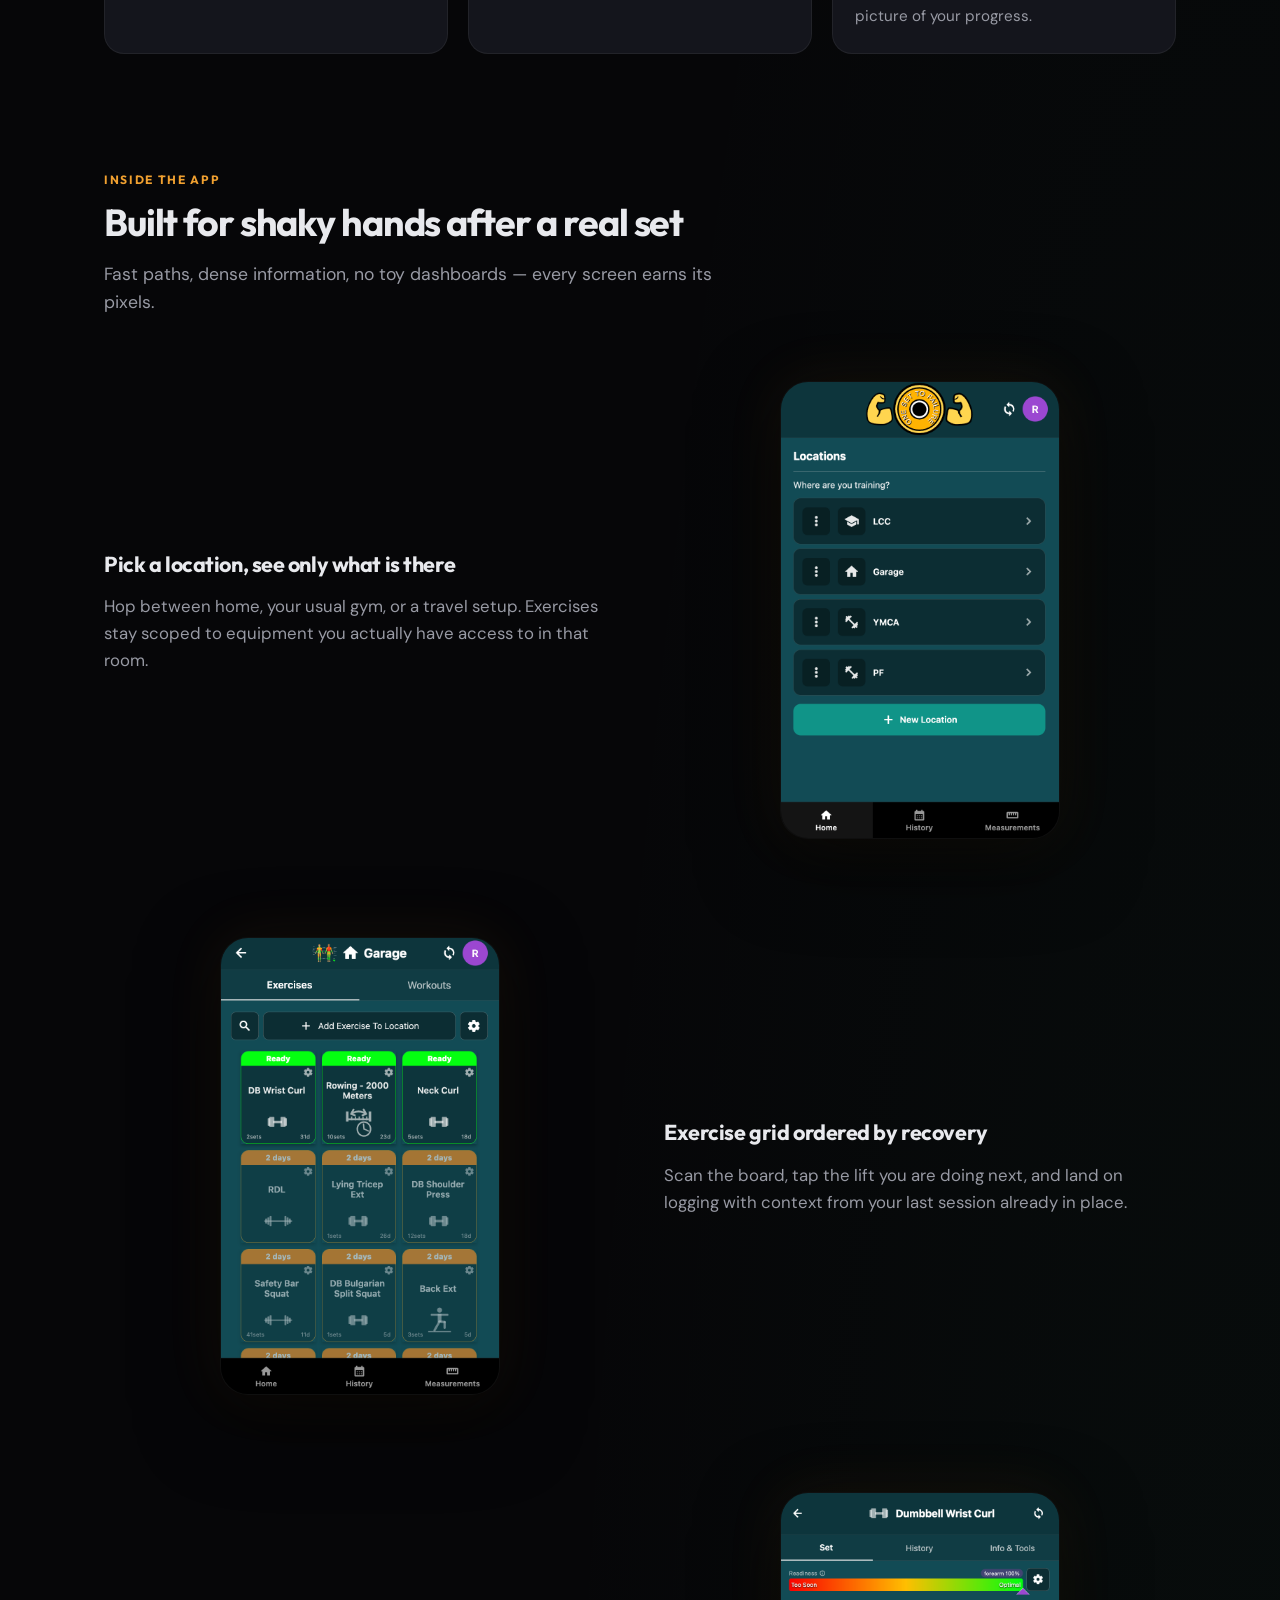
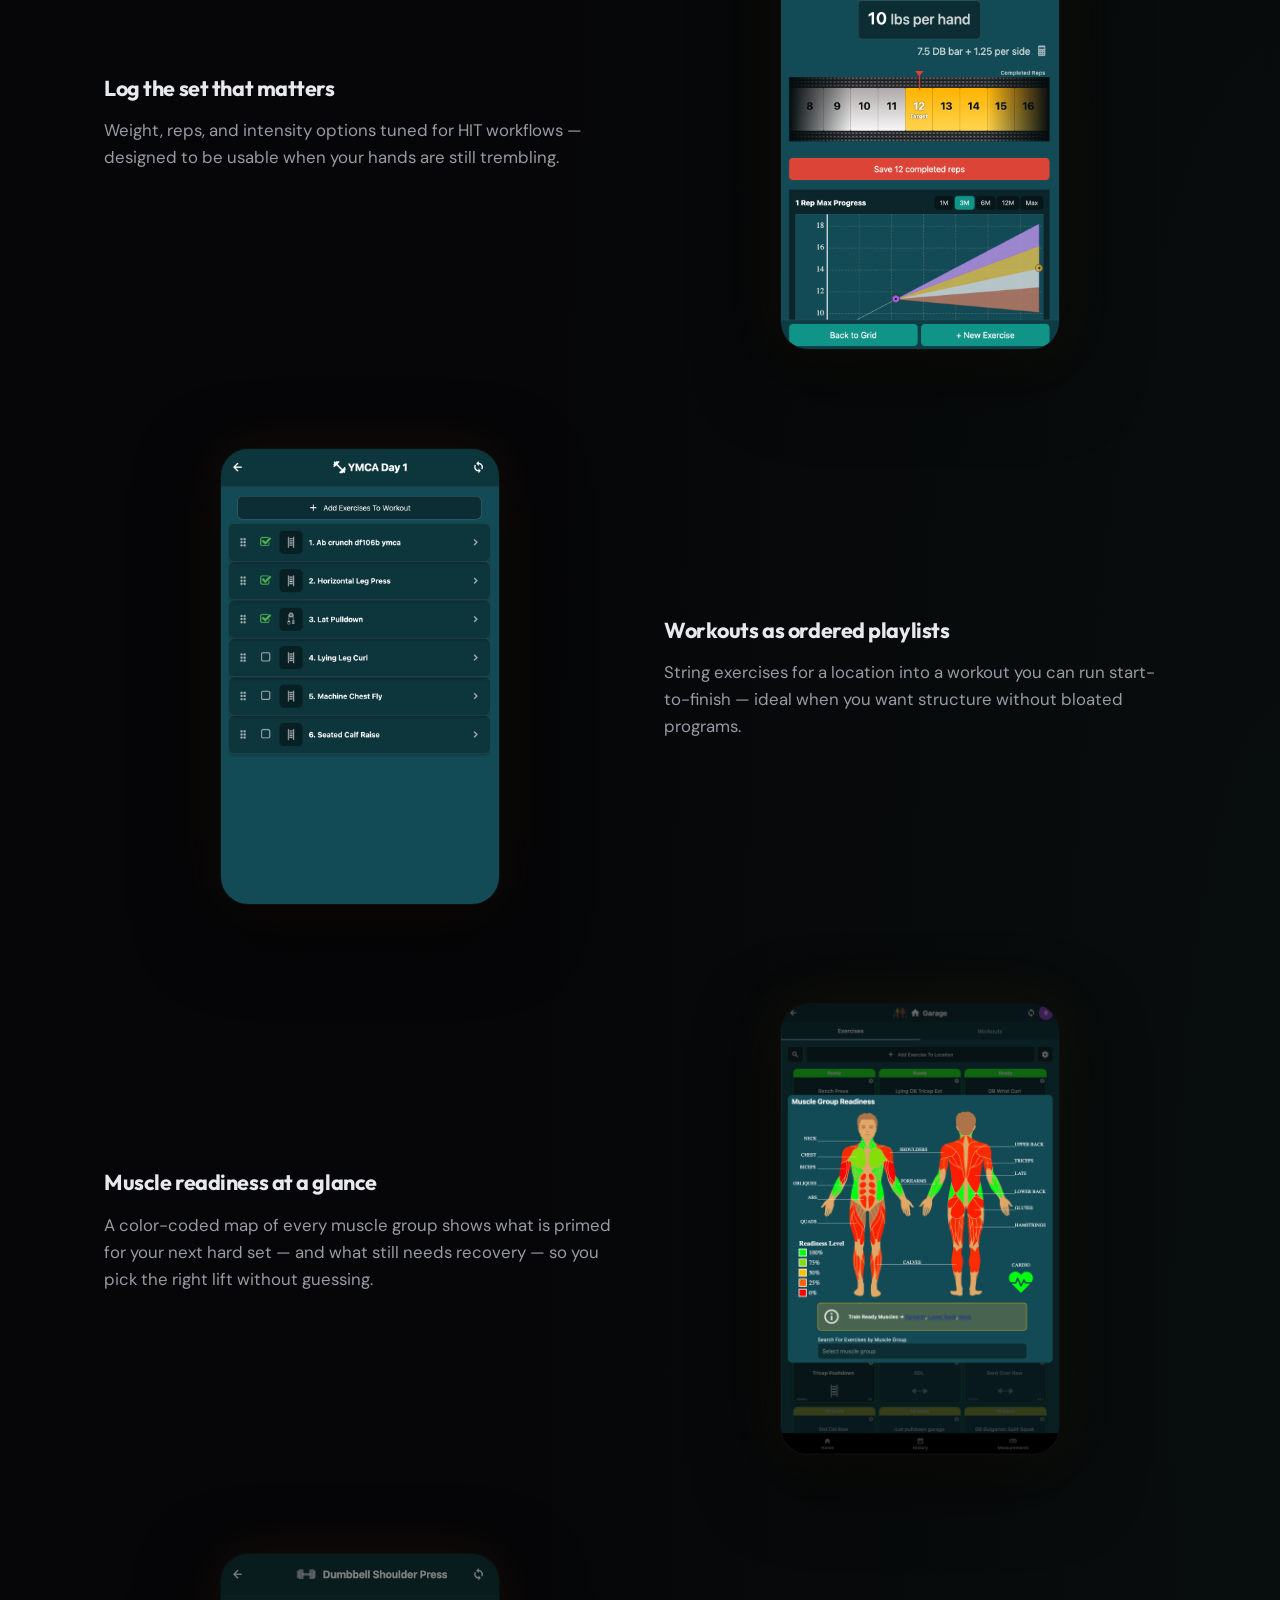
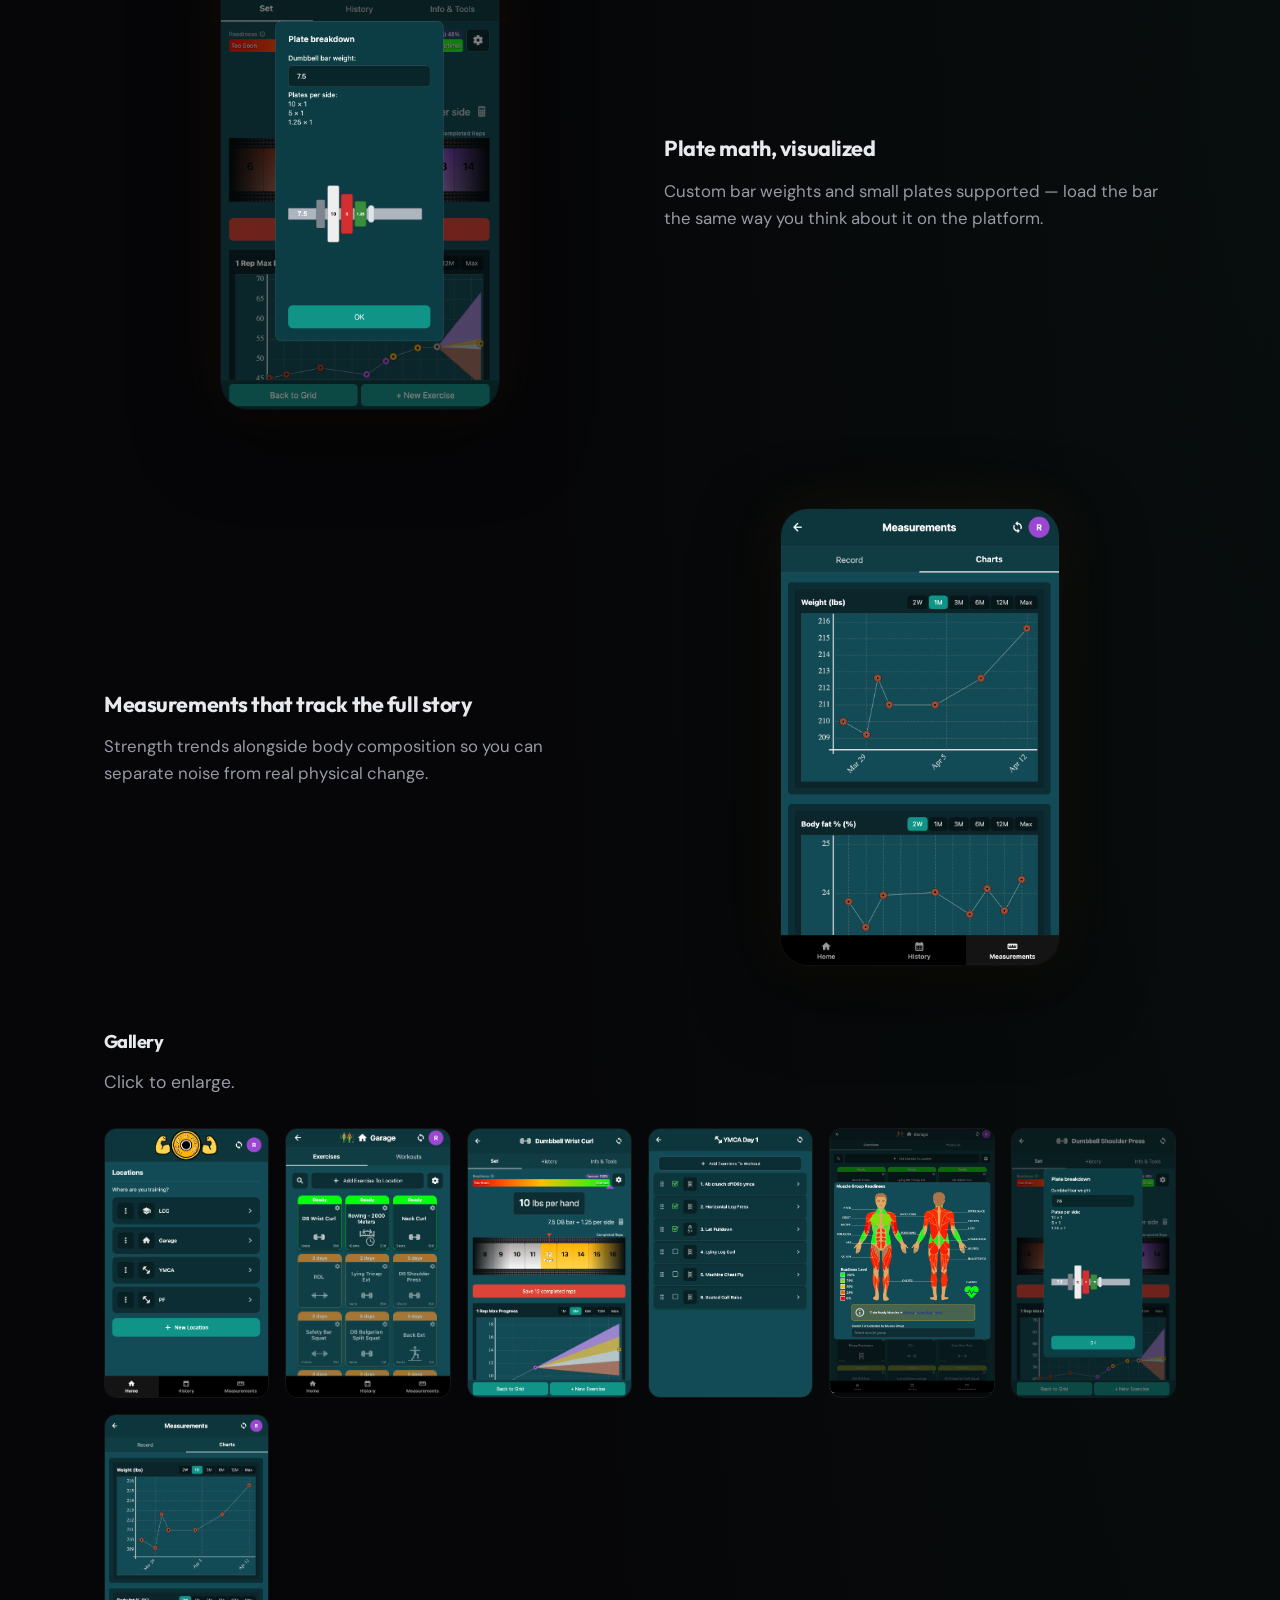
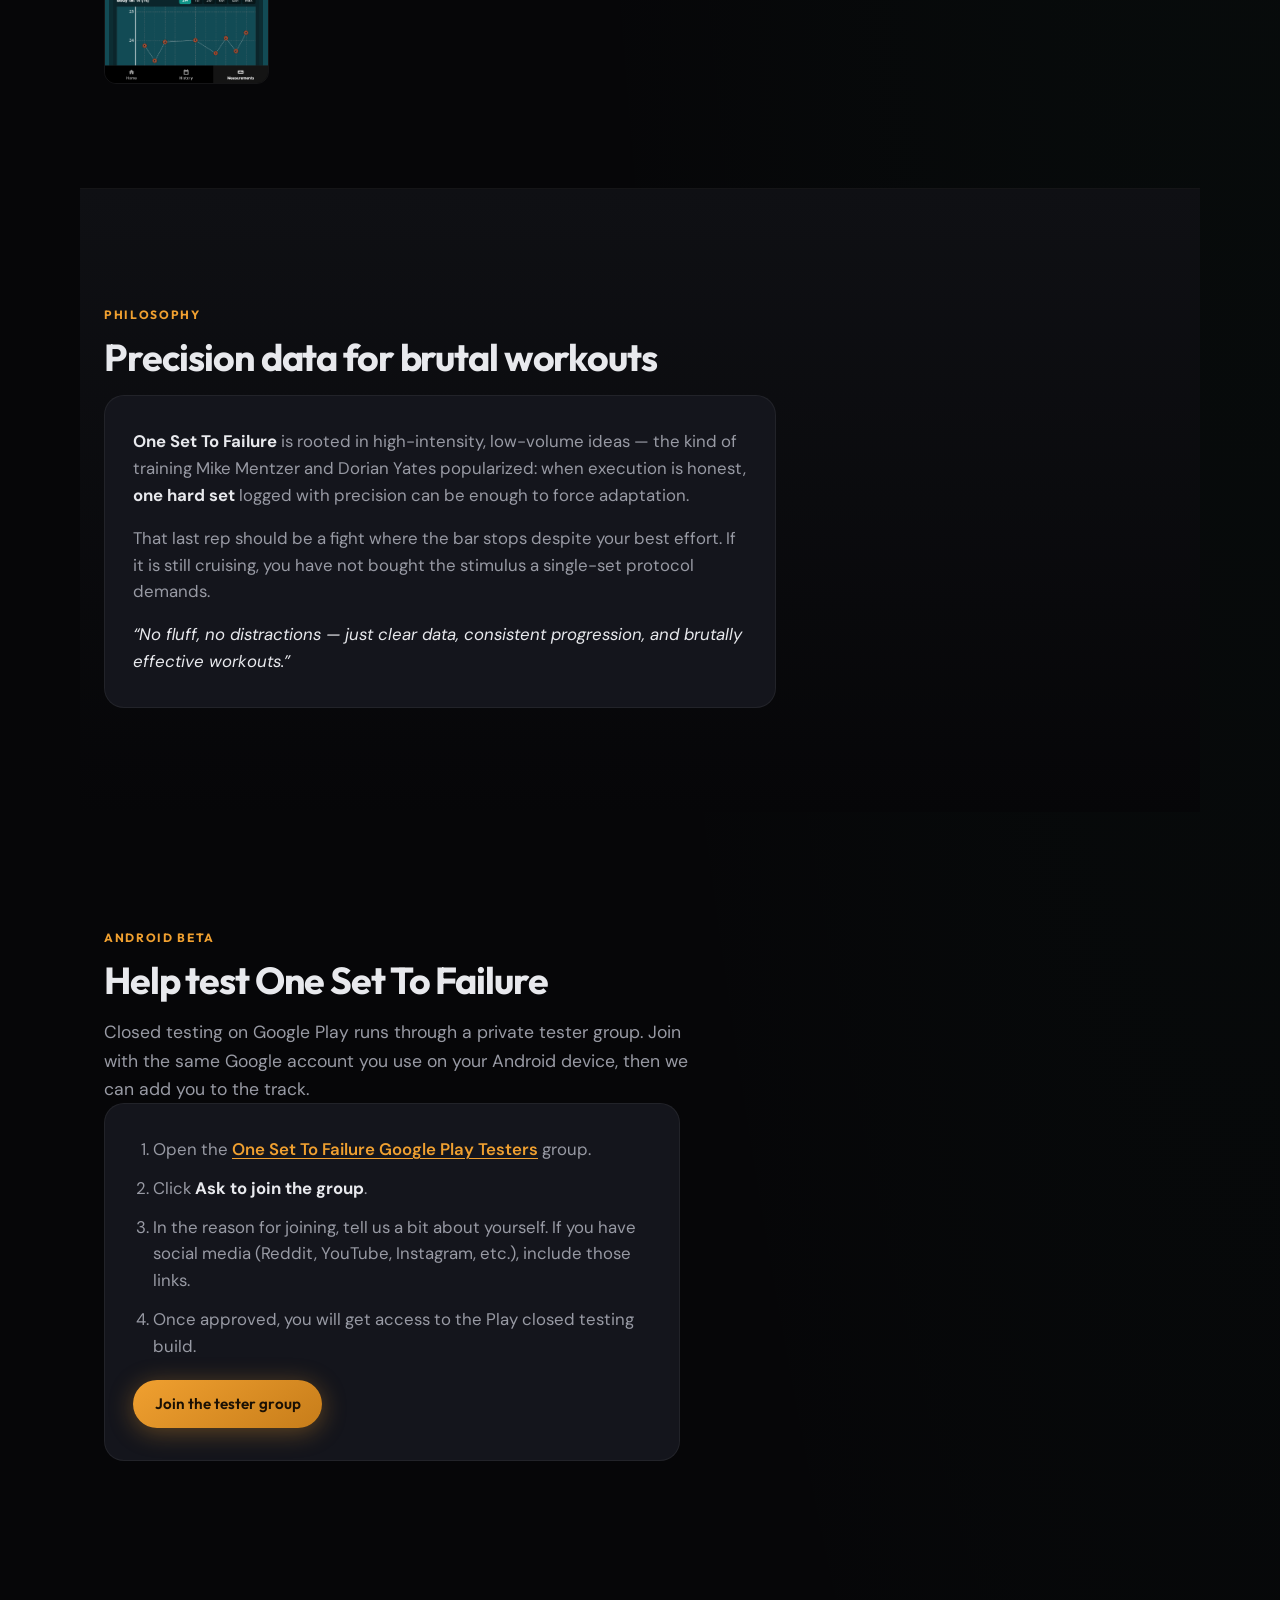
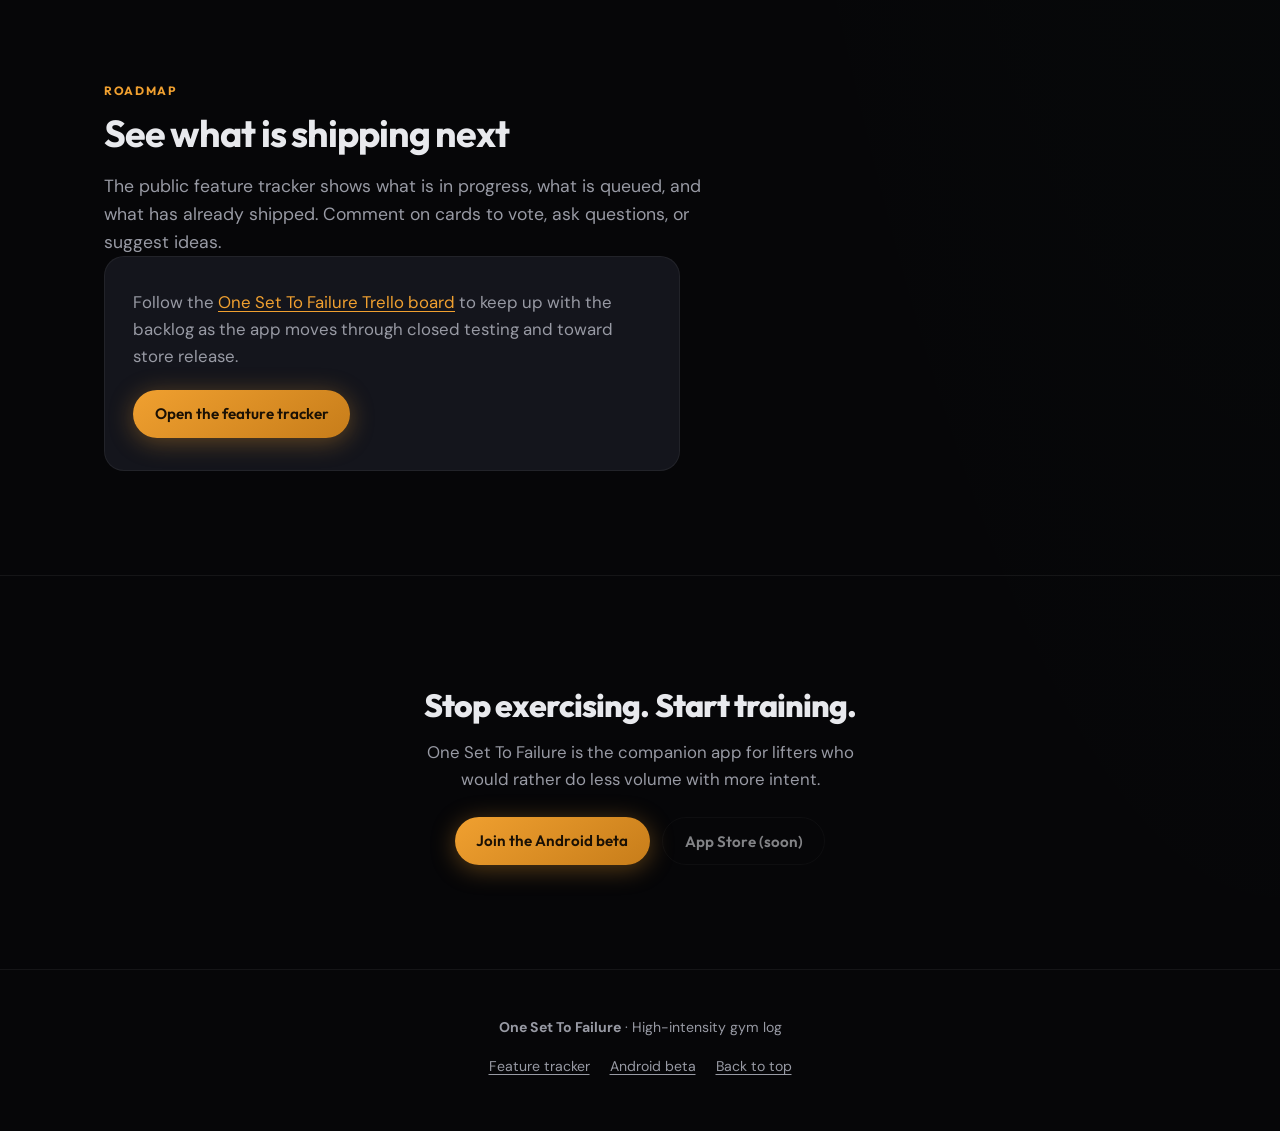
==== commit 8e6e4474: "add feature tracker and android beta links" ====
--- a/index.html
+++ b/index.html
@@ -42,7 +42,8 @@
         <a href="#features">Features</a>
         <a href="#screens">Screens</a>
         <a href="#philosophy">Philosophy</a>
-        <a class="nav__cta" href="#download">Get the app</a>
+        <a href="#roadmap">Roadmap</a>
+        <a class="nav__cta" href="#beta">Beta test</a>
       </nav>
     </div>
   </header>
@@ -58,17 +59,17 @@
             recovery you can see, and math handled so you can focus on the lift.
           </p>
           <div class="btn-row" id="download">
-            <button type="button" class="btn btn--primary btn--disabled" disabled title="Store link goes live with App Store release">App Store</button>
-            <button type="button" class="btn btn--ghost btn--disabled" disabled title="Store link goes live with Google Play release">Google Play</button>
-          </div>
-          <p class="store-note">Store listings are in progress — this page is the public home for the product.</p>
+            <a class="btn btn--primary" href="#beta">Join the Android beta</a>
+            <button type="button" class="btn btn--ghost btn--disabled" disabled title="Store link goes live with App Store release">App Store (soon)</button>
+          </div>
+          <p class="store-note">Google Play closed testing is open. App Store coming later.</p>
         </div>
         <div class="hero__phones" aria-hidden="true">
           <div class="phone-frame phone-frame--tilt phone-frame--back">
             <img src="screenshots/1%20exercise_set.png" alt="" width="390" height="844" loading="eager">
           </div>
           <div class="phone-frame phone-frame--front">
-            <img src="screenshots/2%20exercise_grid.png" alt="" width="390" height="844" loading="eager">
+            <img src="screenshots/body-heatmap.png" alt="" width="390" height="844" loading="eager">
           </div>
         </div>
       </div>
@@ -258,13 +259,63 @@
       </div>
     </section>
 
+    <section class="section wrap" id="beta" aria-labelledby="beta-title">
+      <p class="section__label">Android beta</p>
+      <h2 class="section__title" id="beta-title">Help test One Set To Failure</h2>
+      <p class="section__lead">
+        Closed testing on Google Play runs through a private tester group.
+        Join with the same Google account you use on your Android device, then we can add you to the track.
+      </p>
+      <div class="philosophy__box beta-box">
+        <ol class="beta-steps">
+          <li>
+            Open the
+            <a href="https://groups.google.com/g/one-set-to-failure/about" rel="noopener noreferrer" target="_blank">One Set To Failure Google Play Testers</a>
+            group.
+          </li>
+          <li>
+            Click <strong>Ask to join the group</strong>.
+          </li>
+          <li>
+            In the reason for joining, tell us a bit about yourself.
+            If you have social media (Reddit, YouTube, Instagram, etc.), include those links.
+          </li>
+          <li>
+            Once approved, you will get access to the Play closed testing build.
+          </li>
+        </ol>
+        <div class="btn-row" style="margin-top:1.25rem">
+          <a class="btn btn--primary" href="https://groups.google.com/g/one-set-to-failure/about" rel="noopener noreferrer" target="_blank">Join the tester group</a>
+        </div>
+      </div>
+    </section>
+
+    <section class="section wrap" id="roadmap" aria-labelledby="roadmap-title">
+      <p class="section__label">Roadmap</p>
+      <h2 class="section__title" id="roadmap-title">See what is shipping next</h2>
+      <p class="section__lead">
+        The public feature tracker shows what is in progress, what is queued, and what has already shipped.
+        Comment on cards to vote, ask questions, or suggest ideas.
+      </p>
+      <div class="philosophy__box beta-box">
+        <p>
+          Follow the
+          <a href="https://trello.com/b/DgVk6K5N/one-set-to-failure" rel="noopener noreferrer" target="_blank">One Set To Failure Trello board</a>
+          to keep up with the backlog as the app moves through closed testing and toward store release.
+        </p>
+        <div class="btn-row" style="margin-top:1.25rem">
+          <a class="btn btn--primary" href="https://trello.com/b/DgVk6K5N/one-set-to-failure" rel="noopener noreferrer" target="_blank">Open the feature tracker</a>
+        </div>
+      </div>
+    </section>
+
     <section class="cta-band" aria-labelledby="cta-title">
       <div class="wrap">
         <h2 id="cta-title">Stop exercising. Start training.</h2>
         <p>One Set To Failure is the companion app for lifters who would rather do less volume with more intent.</p>
         <div class="btn-row" style="justify-content:center">
-          <button type="button" class="btn btn--primary btn--disabled" disabled>App Store (soon)</button>
-          <button type="button" class="btn btn--ghost btn--disabled" disabled>Google Play (soon)</button>
+          <a class="btn btn--primary" href="#beta">Join the Android beta</a>
+          <button type="button" class="btn btn--ghost btn--disabled" disabled>App Store (soon)</button>
         </div>
       </div>
     </section>
@@ -272,7 +323,9 @@
 
   <footer class="site-footer">
     <p><strong>One Set To Failure</strong> · High-intensity gym log</p>
-    <p style="margin-top:1rem">
+    <p class="site-footer__links">
+      <a href="https://trello.com/b/DgVk6K5N/one-set-to-failure" rel="noopener noreferrer" target="_blank">Feature tracker</a>
+      <a href="#beta">Android beta</a>
       <a href="#main">Back to top</a>
     </p>
   </footer>
--- a/css/main.css
+++ b/css/main.css
@@ -604,6 +604,24 @@
   margin-top: 1rem;
 }
 
+.beta-box {
+  max-width: 36rem;
+}
+
+.beta-steps {
+  margin: 0;
+  padding-left: 1.25rem;
+  color: var(--text-muted);
+}
+
+.beta-steps li + li {
+  margin-top: 0.75rem;
+}
+
+.beta-steps a {
+  font-weight: 600;
+}
+
 /* —— Site footer —— */
 .site-footer {
   padding: 2rem 1.5rem 2.5rem;
@@ -619,6 +637,14 @@
 
 .site-footer a:hover {
   color: var(--accent);
+}
+
+.site-footer__links {
+  margin-top: 1rem;
+  display: flex;
+  flex-wrap: wrap;
+  justify-content: center;
+  gap: 0.75rem 1.25rem;
 }
 
 /* —— Lightbox (simple) —— */
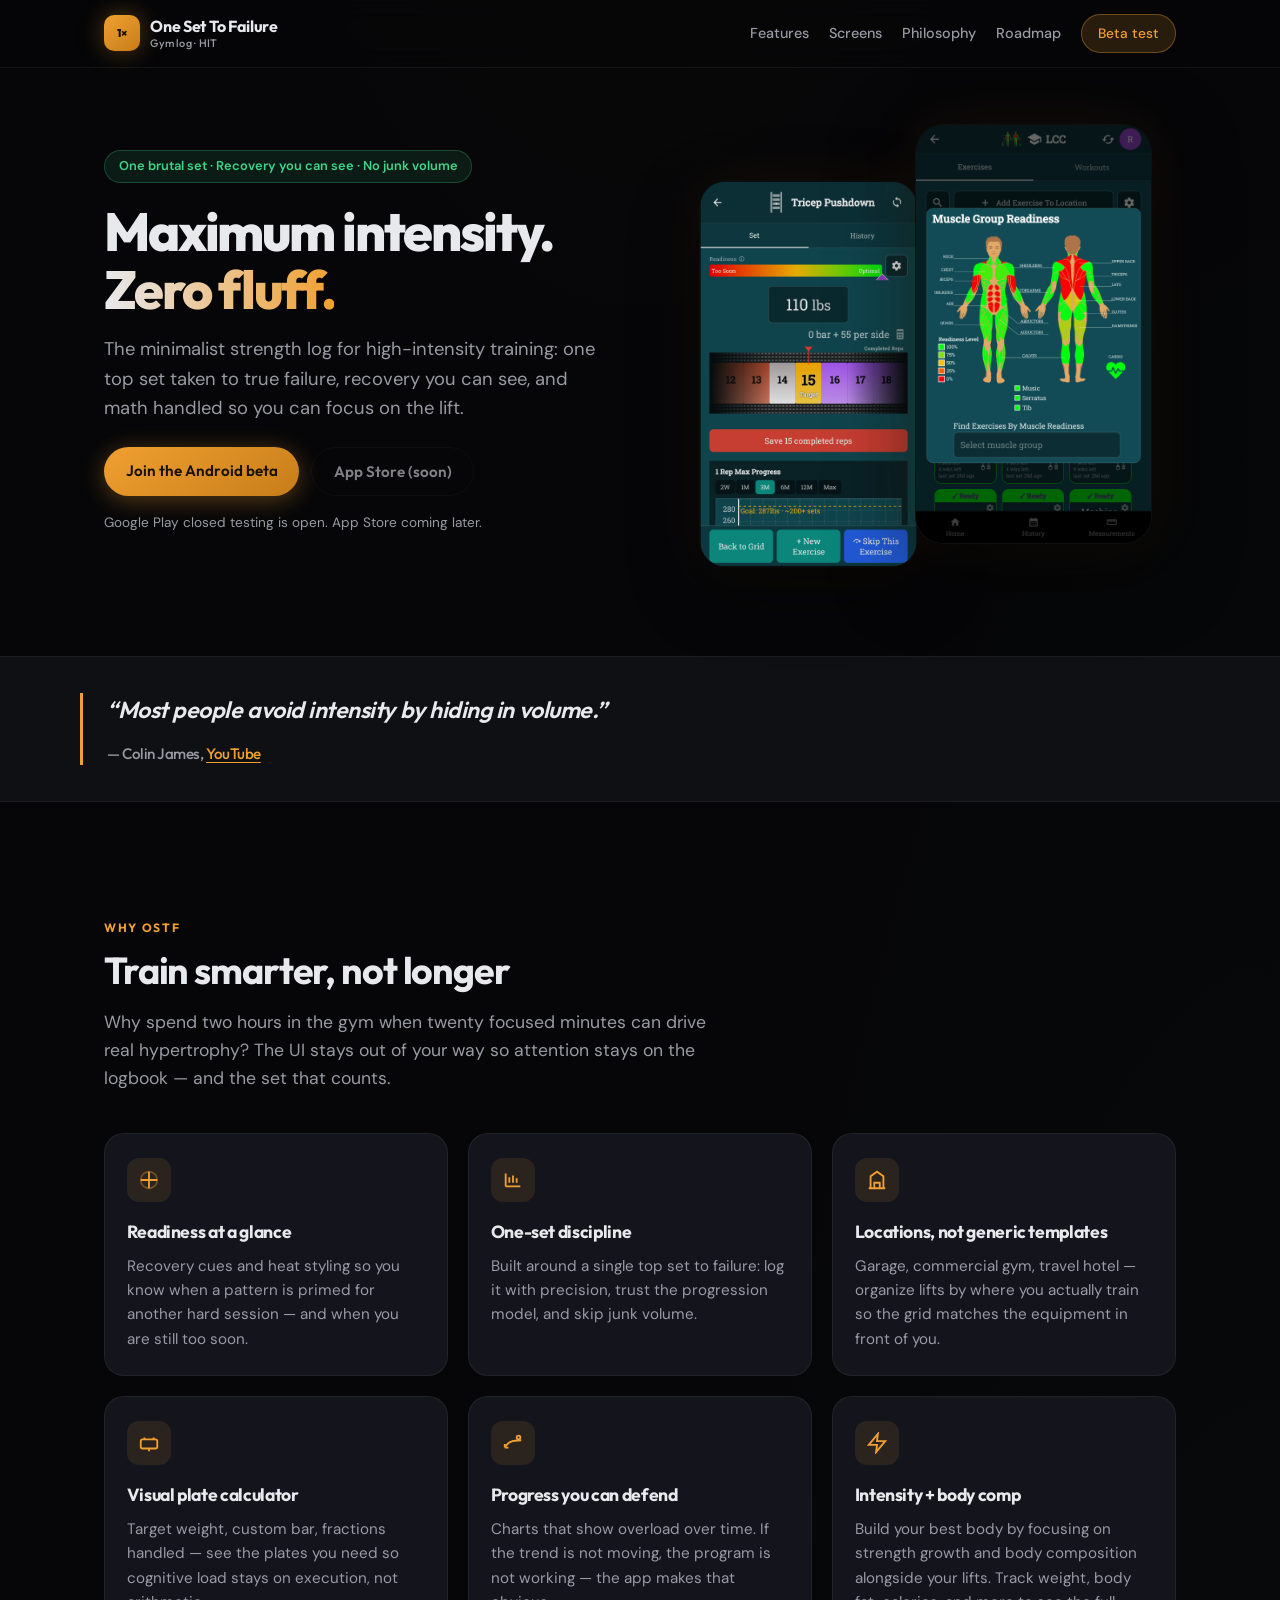
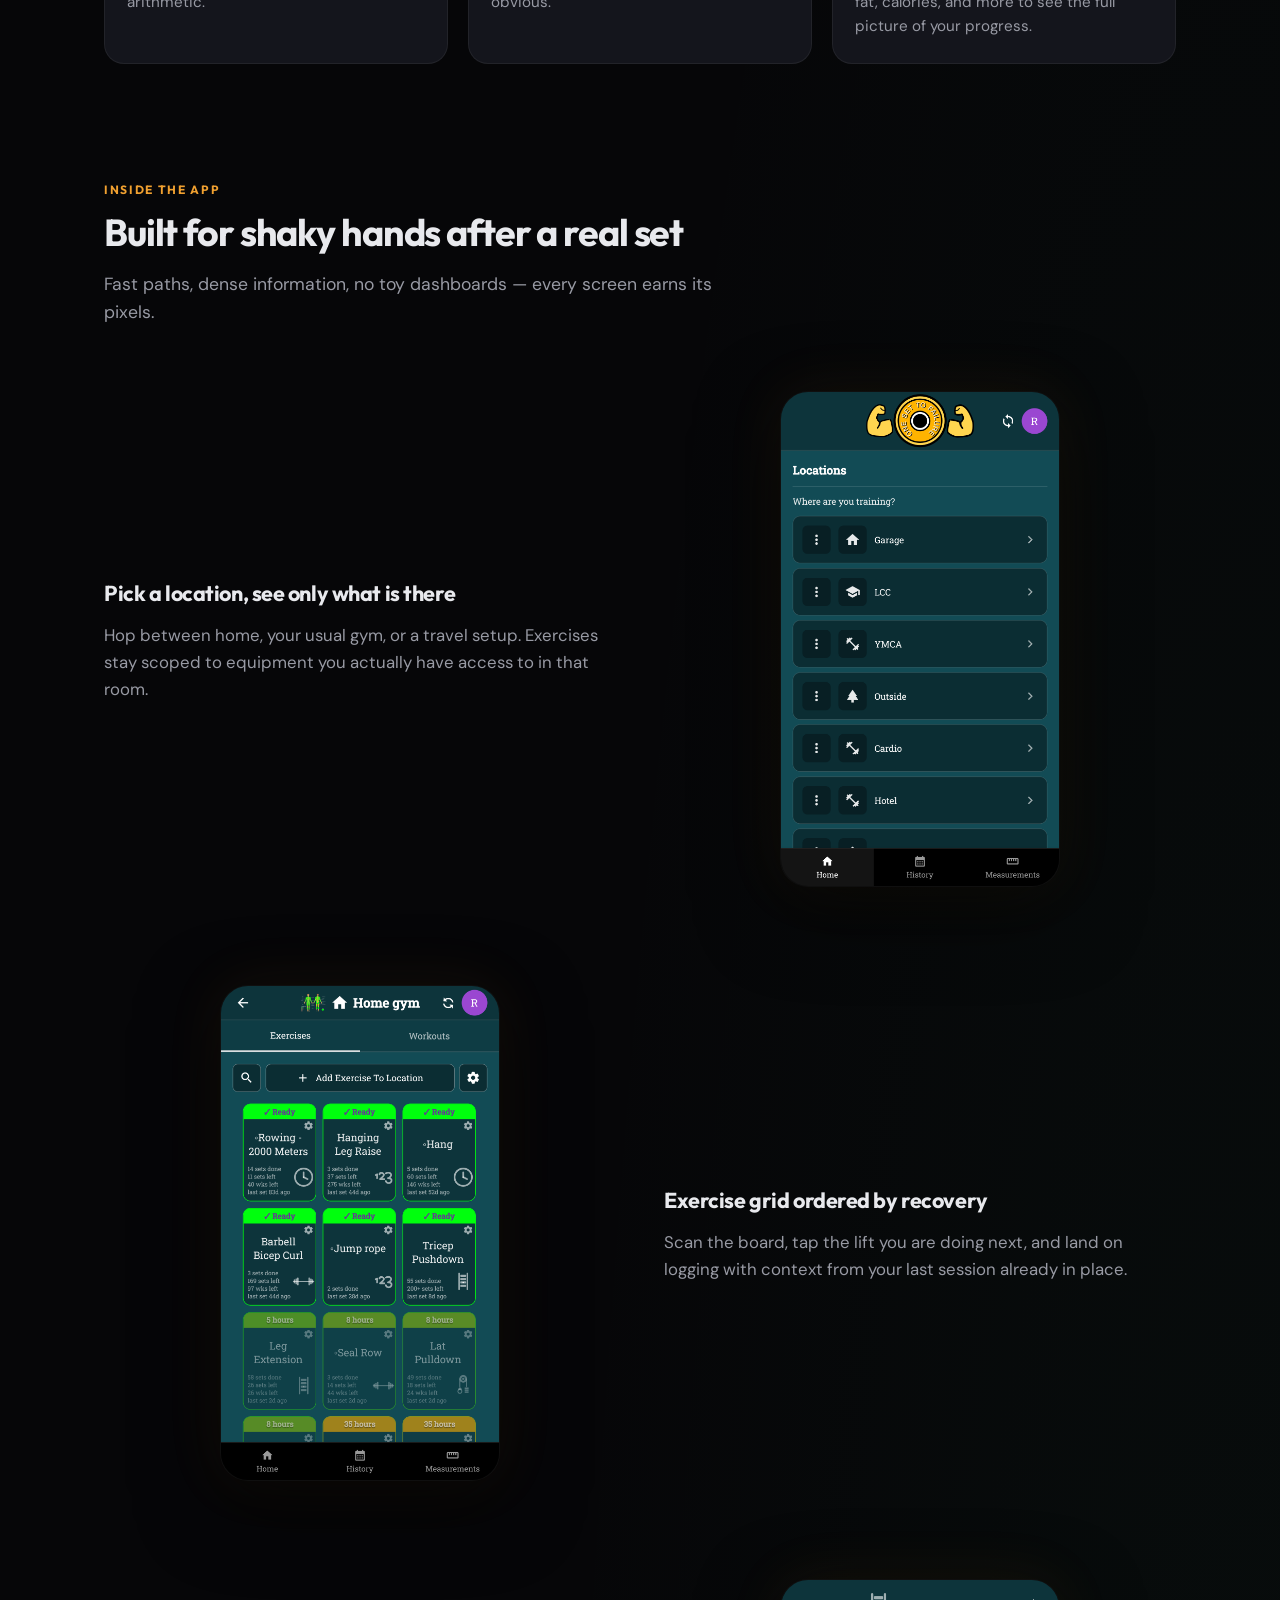
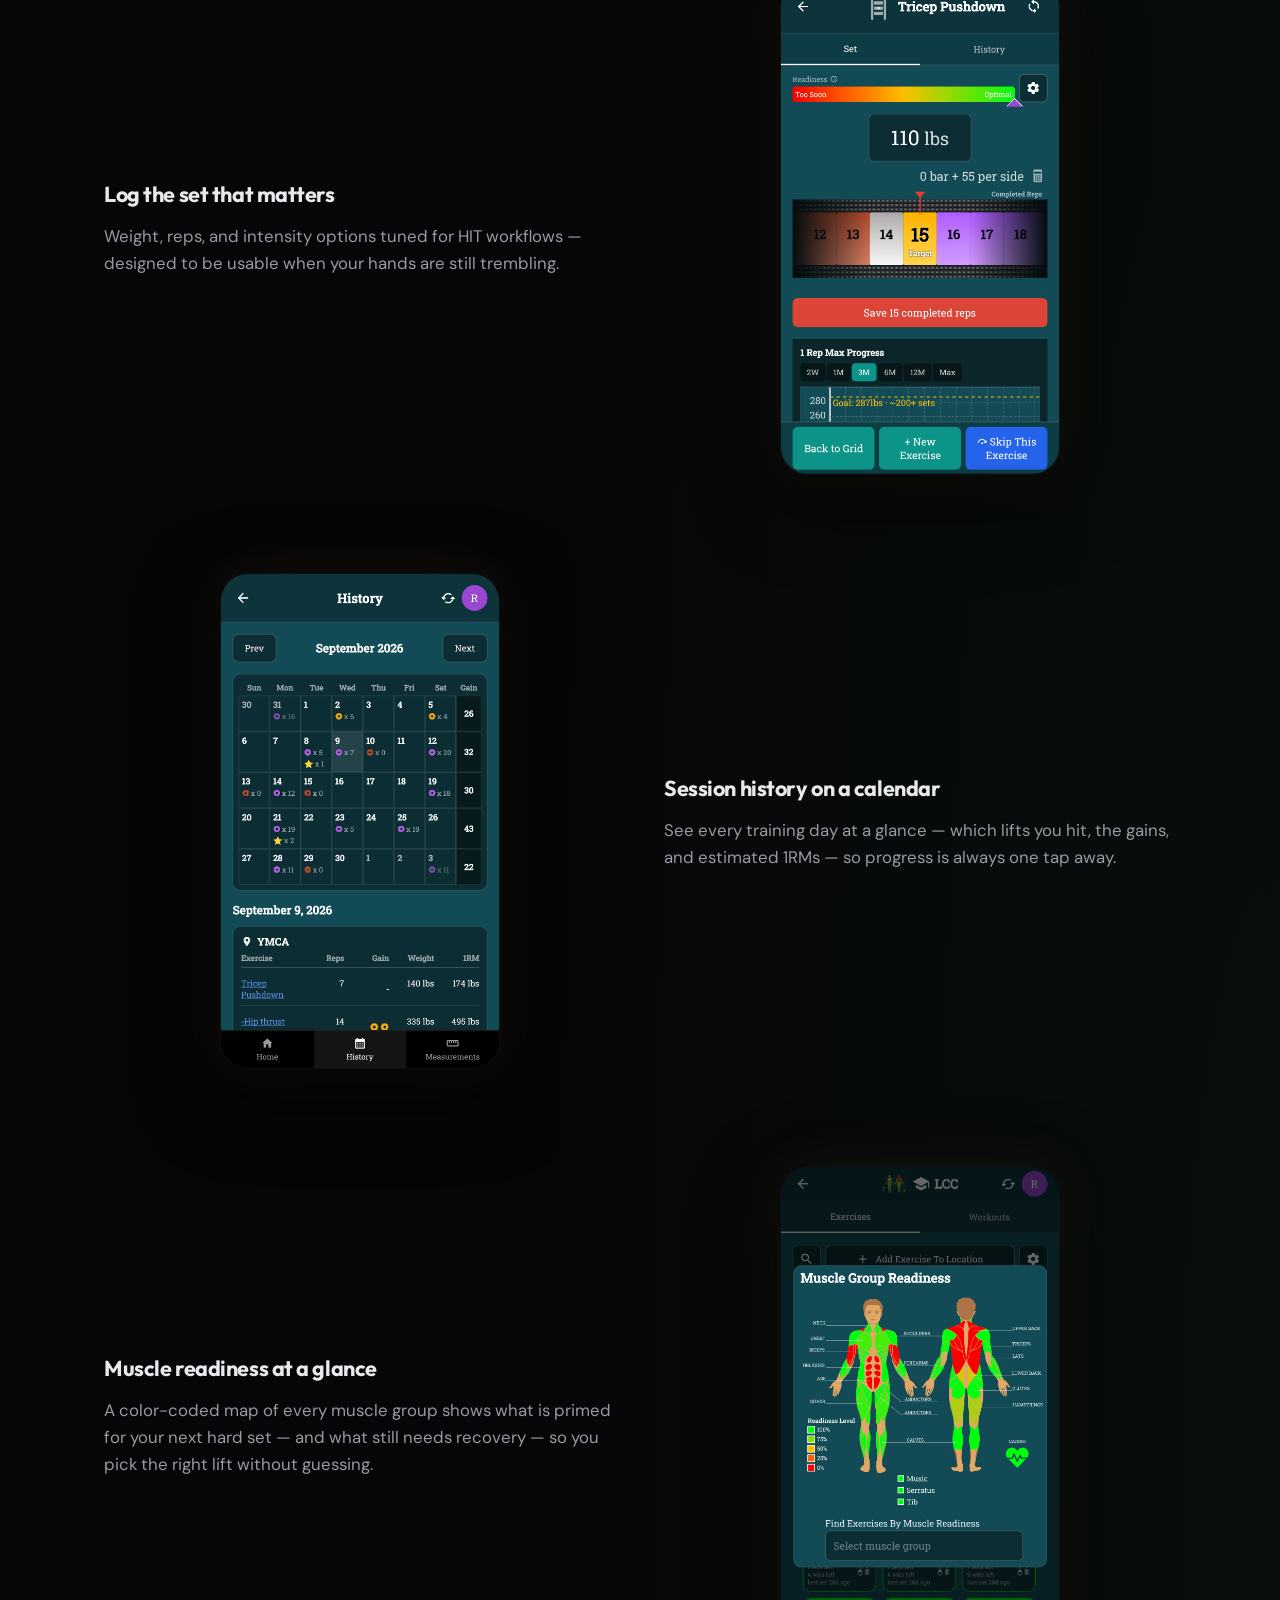
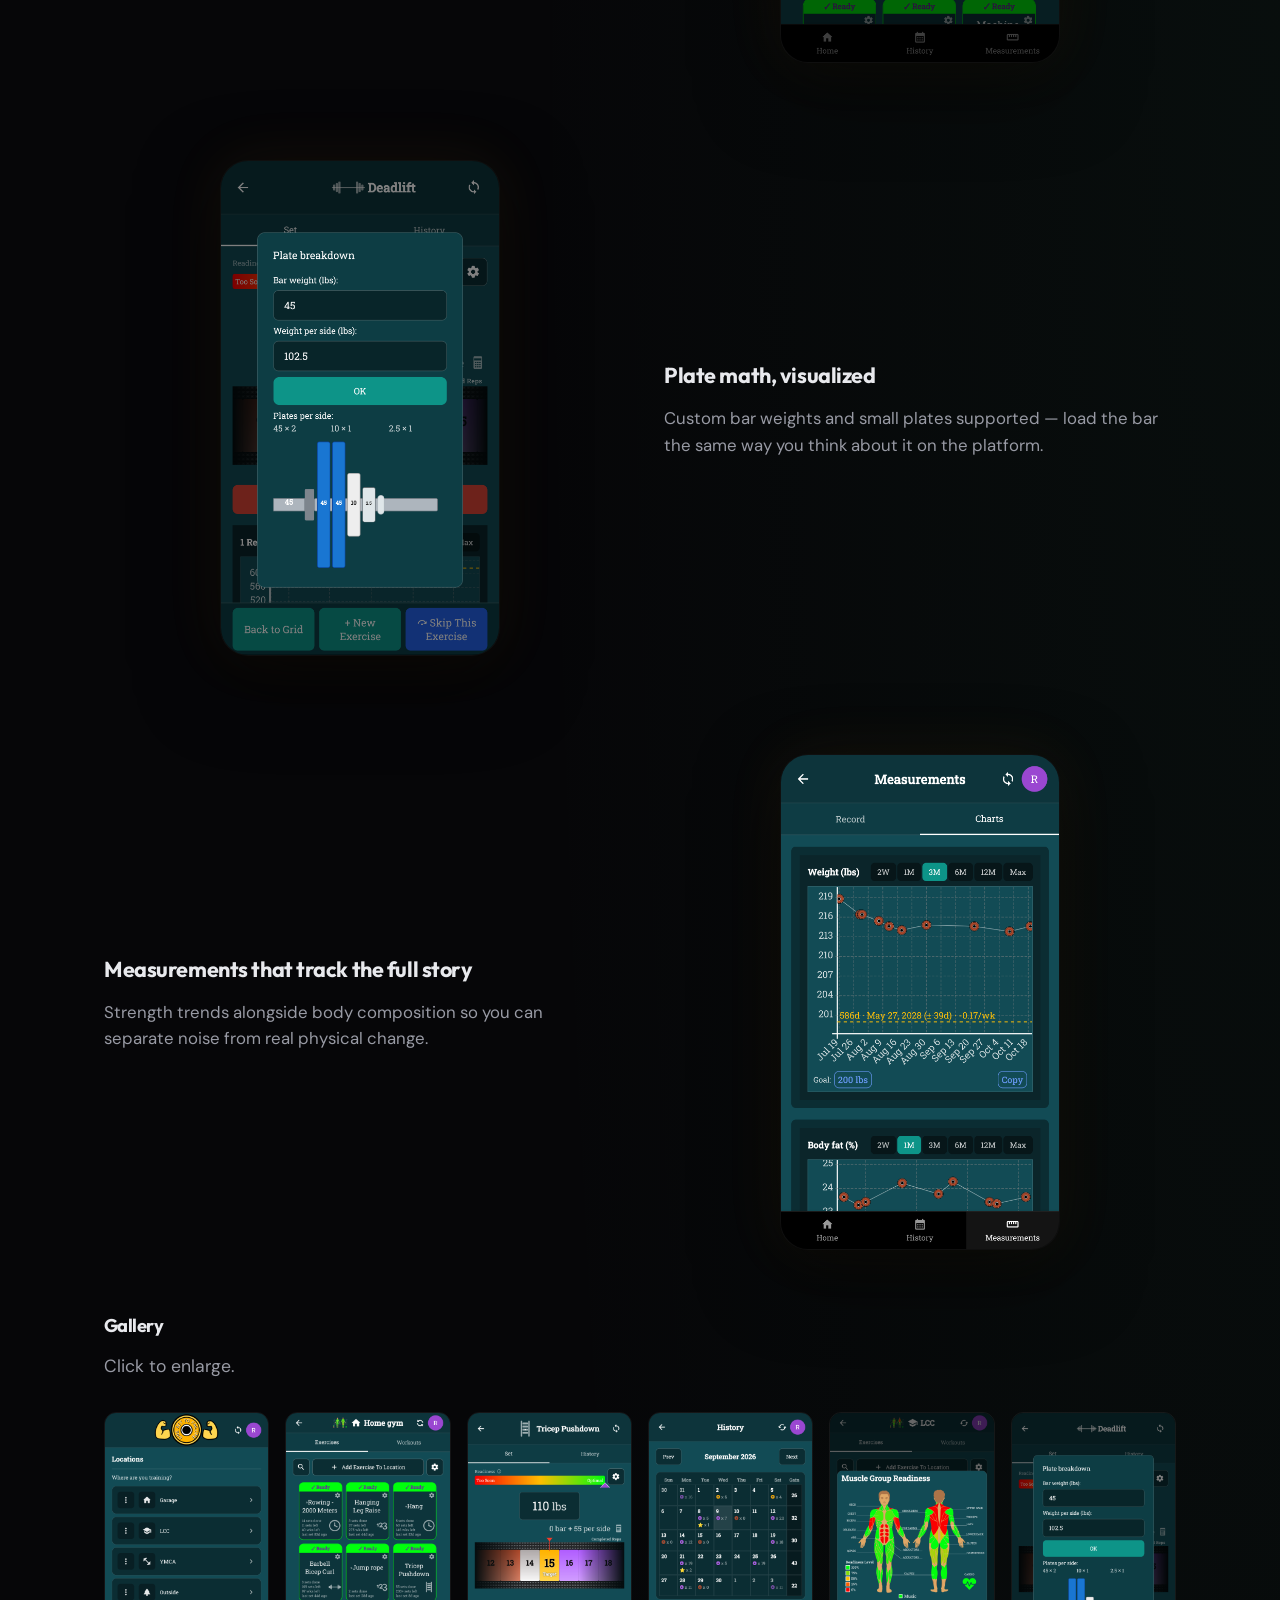
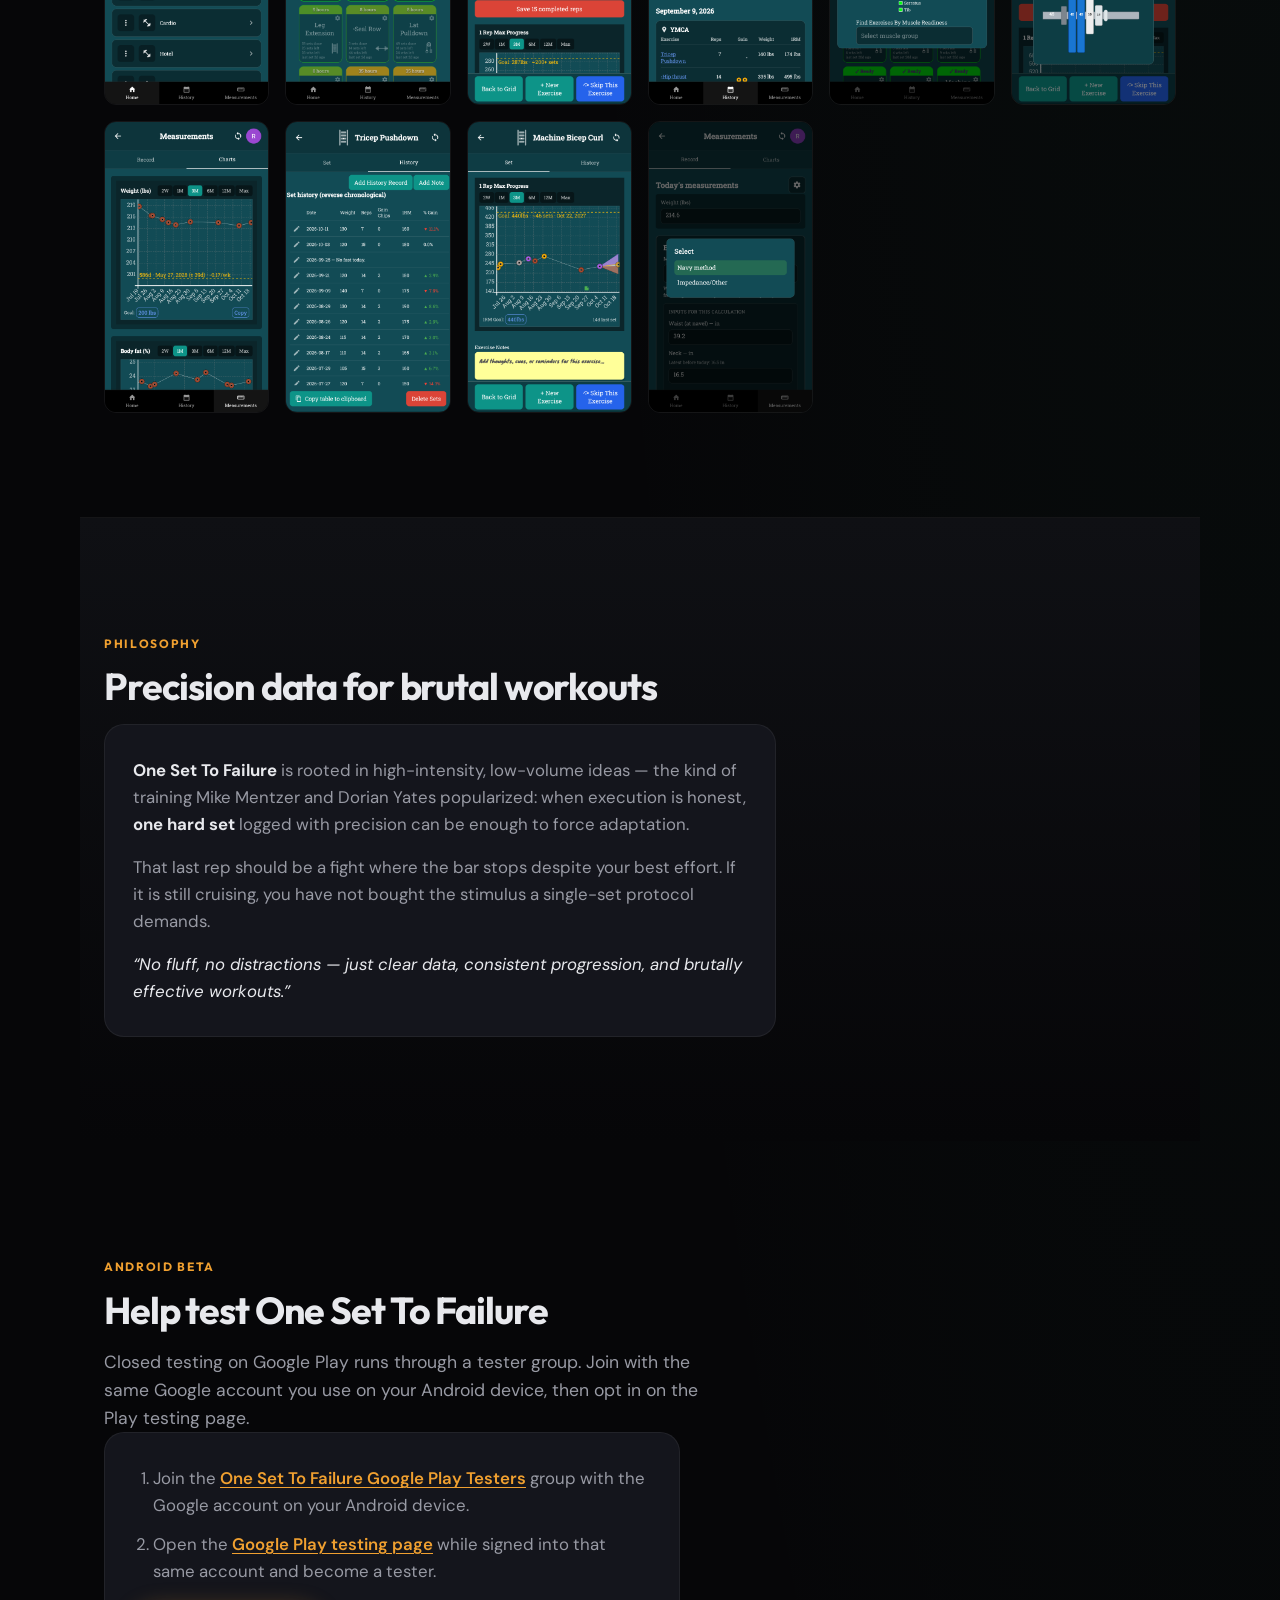
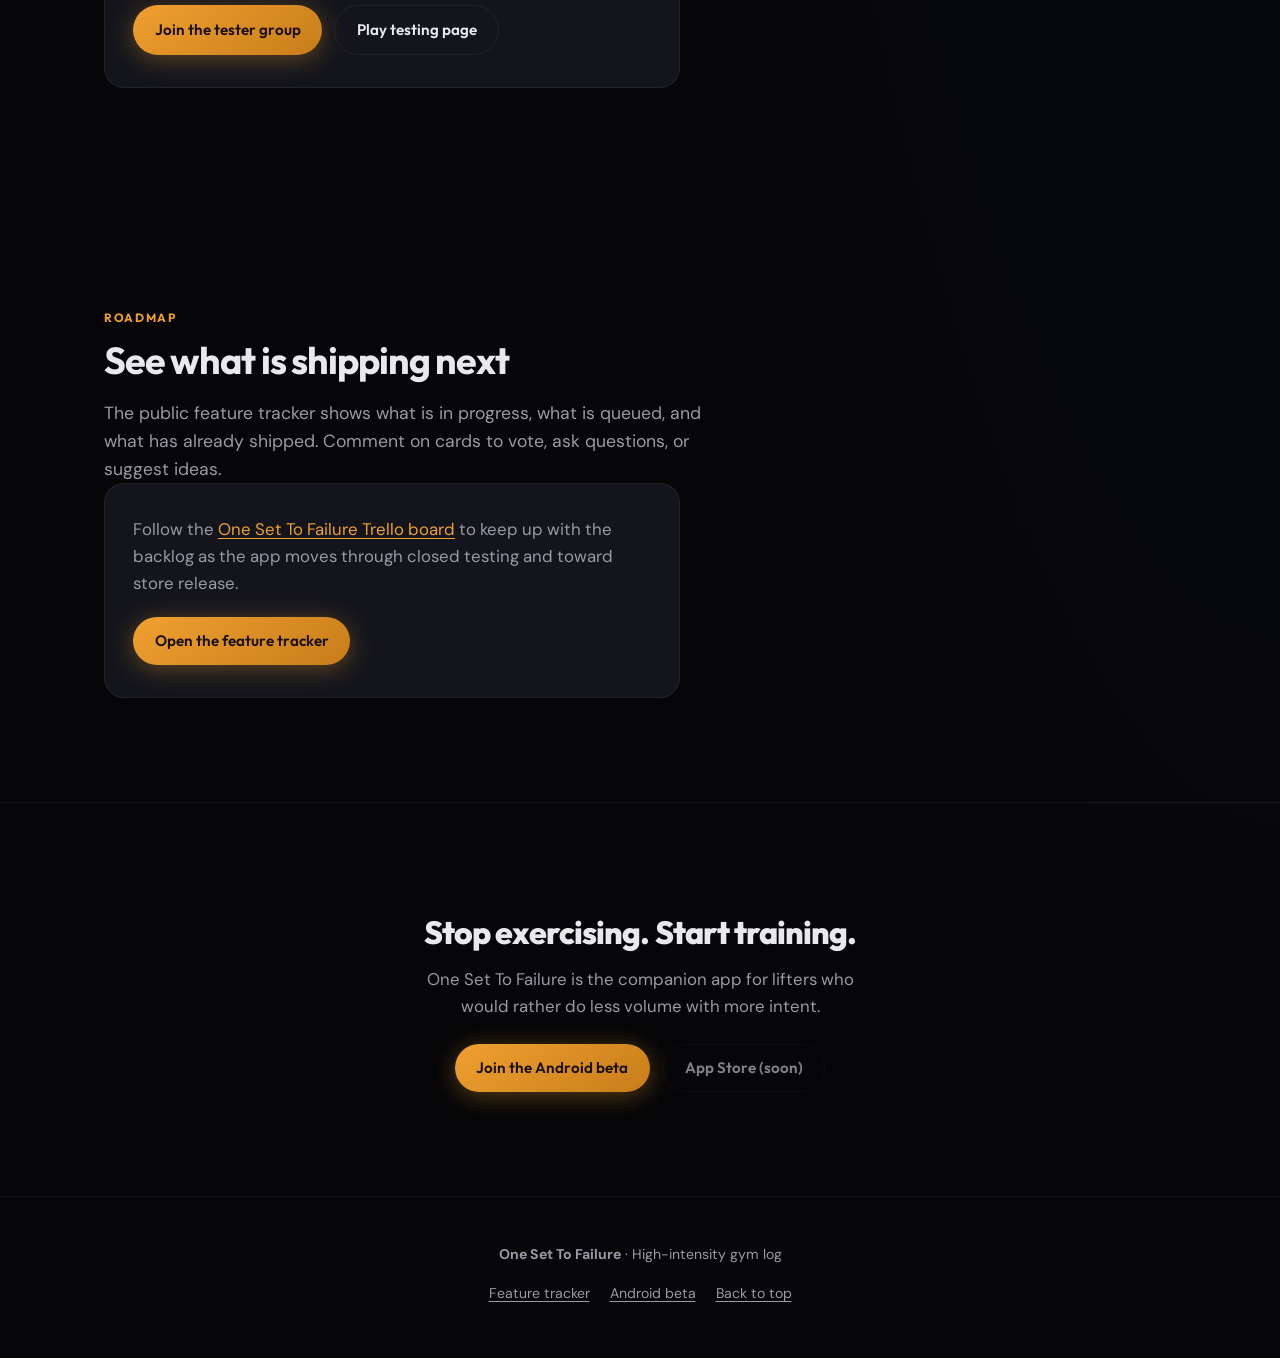
==== commit 4f5d858f: "update screenshots and testing instructions" ====
--- a/index.html
+++ b/index.html
@@ -19,8 +19,15 @@
   <meta property="og:description" content="Maximum intensity. Zero fluff. Train smarter with recovery-aware logging built for true muscular failure.">
   <meta property="og:url" content="https://onesettofailure.app/">
   <meta property="og:type" content="website">
-  <meta property="og:image" content="https://onesettofailure.app/screenshots/2%20exercise_grid.png">
+  <meta property="og:image" content="https://onesettofailure.app/social-share-image.jpg">
+  <meta property="og:image:type" content="image/jpeg">
+  <meta property="og:image:width" content="2400">
+  <meta property="og:image:height" content="1260">
+  <meta property="og:image:alt" content="One Set To Failure — HIT strength training app">
   <meta name="twitter:card" content="summary_large_image">
+  <meta name="twitter:image" content="https://onesettofailure.app/social-share-image.jpg">
+  <meta name="twitter:title" content="One Set To Failure">
+  <meta name="twitter:description" content="Maximum intensity. Zero fluff. Train smarter with recovery-aware logging built for true muscular failure.">
   <link rel="preconnect" href="https://fonts.googleapis.com">
   <link rel="preconnect" href="https://fonts.gstatic.com" crossorigin>
   <link href="https://fonts.googleapis.com/css2?family=DM+Sans:ital,opsz,wght@0,9..40,400;0,9..40,500;0,9..40,600;0,9..40,700;1,9..40,500&family=Outfit:wght@500;600;700;800&display=swap" rel="stylesheet">
@@ -66,10 +73,10 @@
         </div>
         <div class="hero__phones" aria-hidden="true">
           <div class="phone-frame phone-frame--tilt phone-frame--back">
-            <img src="screenshots/1%20exercise_set.png" alt="" width="390" height="844" loading="eager">
+            <img src="screenshots/2026-10-21/Exercise%20Set%20Entry.png" alt="" width="390" height="693" loading="eager">
           </div>
           <div class="phone-frame phone-frame--front">
-            <img src="screenshots/body-heatmap.png" alt="" width="390" height="844" loading="eager">
+            <img src="screenshots/2026-10-21/Muscle%20Readiness.png" alt="" width="390" height="693" loading="eager">
           </div>
         </div>
       </div>
@@ -151,7 +158,7 @@
           </div>
           <div class="showcase-row__visual">
             <figure class="phone-frame">
-              <img src="screenshots/5%20locations.png" alt="Locations list in the app: Home Gym, Commercial Gym, and other saved sites" width="390" height="844" loading="lazy">
+              <img src="screenshots/2026-10-21/Home.png" alt="Locations list in the app: Garage, YMCA, Hotel, and other saved sites" width="390" height="693" loading="lazy">
             </figure>
           </div>
         </div>
@@ -163,7 +170,7 @@
           </div>
           <div class="showcase-row__visual">
             <figure class="phone-frame">
-              <img src="screenshots/2%20exercise_grid.png" alt="Exercise grid with recovery indicators per lift" width="390" height="844" loading="lazy">
+              <img src="screenshots/2026-10-21/Grid.png" alt="Exercise grid with recovery indicators per lift" width="390" height="693" loading="lazy">
             </figure>
           </div>
         </div>
@@ -175,19 +182,19 @@
           </div>
           <div class="showcase-row__visual">
             <figure class="phone-frame">
-              <img src="screenshots/1%20exercise_set.png" alt="Set logging screen with weight and rep controls" width="390" height="844" loading="lazy">
+              <img src="screenshots/2026-10-21/Exercise%20Set%20Entry.png" alt="Set logging screen with weight and rep controls" width="390" height="693" loading="lazy">
             </figure>
           </div>
         </div>
 
         <div class="showcase-row showcase-row--reverse">
           <div class="showcase-row__copy">
-            <h3>Workouts as ordered playlists</h3>
-            <p>String exercises for a location into a workout you can run start-to-finish — ideal when you want structure without bloated programs.</p>
-          </div>
-          <div class="showcase-row__visual">
-            <figure class="phone-frame">
-              <img src="screenshots/3%20workout_exercise_list.png" alt="Workout exercise list showing ordered lifts" width="390" height="844" loading="lazy">
+            <h3>Session history on a calendar</h3>
+            <p>See every training day at a glance — which lifts you hit, the gains, and estimated 1RMs — so progress is always one tap away.</p>
+          </div>
+          <div class="showcase-row__visual">
+            <figure class="phone-frame">
+              <img src="screenshots/2026-10-21/History.png" alt="History calendar with daily exercise log and estimated 1RMs" width="390" height="693" loading="lazy">
             </figure>
           </div>
         </div>
@@ -199,7 +206,7 @@
           </div>
           <div class="showcase-row__visual">
             <figure class="phone-frame">
-              <img src="screenshots/body-heatmap.png" alt="Muscle group readiness heatmap with front and back body views and color-coded recovery levels" width="390" height="844" loading="lazy">
+              <img src="screenshots/2026-10-21/Muscle%20Readiness.png" alt="Muscle group readiness heatmap with front and back body views and color-coded recovery levels" width="390" height="693" loading="lazy">
             </figure>
           </div>
         </div>
@@ -211,7 +218,7 @@
           </div>
           <div class="showcase-row__visual">
             <figure class="phone-frame">
-              <img src="screenshots/6%20plate_calculator.png" alt="Plate calculator showing barbell load breakdown" width="390" height="844" loading="lazy">
+              <img src="screenshots/2026-10-21/Plate%20Breakdown.png" alt="Plate calculator showing barbell load breakdown" width="390" height="693" loading="lazy">
             </figure>
           </div>
         </div>
@@ -223,7 +230,7 @@
           </div>
           <div class="showcase-row__visual">
             <figure class="phone-frame">
-              <img src="screenshots/4%20measurement_charts.png" alt="Charts for measurements and progress over time" width="390" height="844" loading="lazy">
+              <img src="screenshots/2026-10-21/Measurement%20Chart.png" alt="Charts for measurements and progress over time" width="390" height="693" loading="lazy">
             </figure>
           </div>
         </div>
@@ -232,13 +239,16 @@
       <h3 class="section__title" style="font-size:1.15rem;margin-top:3rem;">Gallery</h3>
       <p class="section__lead" style="margin-bottom:0">Click to enlarge.</p>
       <div class="gallery">
-        <a href="screenshots/5%20locations.png" data-lightbox><img src="screenshots/5%20locations.png" alt="Locations" width="200" height="433" loading="lazy"></a>
-        <a href="screenshots/2%20exercise_grid.png" data-lightbox><img src="screenshots/2%20exercise_grid.png" alt="Exercise grid" width="200" height="433" loading="lazy"></a>
-        <a href="screenshots/1%20exercise_set.png" data-lightbox><img src="screenshots/1%20exercise_set.png" alt="Set entry" width="200" height="433" loading="lazy"></a>
-        <a href="screenshots/3%20workout_exercise_list.png" data-lightbox><img src="screenshots/3%20workout_exercise_list.png" alt="Workout list" width="200" height="433" loading="lazy"></a>
-        <a href="screenshots/body-heatmap.png" data-lightbox><img src="screenshots/body-heatmap.png" alt="Muscle group readiness heatmap" width="200" height="433" loading="lazy"></a>
-        <a href="screenshots/6%20plate_calculator.png" data-lightbox><img src="screenshots/6%20plate_calculator.png" alt="Plate calculator" width="200" height="433" loading="lazy"></a>
-        <a href="screenshots/4%20measurement_charts.png" data-lightbox><img src="screenshots/4%20measurement_charts.png" alt="Measurement charts" width="200" height="433" loading="lazy"></a>
+        <a href="screenshots/2026-10-21/Home.png" data-lightbox><img src="screenshots/2026-10-21/Home.png" alt="Locations" width="200" height="356" loading="lazy"></a>
+        <a href="screenshots/2026-10-21/Grid.png" data-lightbox><img src="screenshots/2026-10-21/Grid.png" alt="Exercise grid" width="200" height="356" loading="lazy"></a>
+        <a href="screenshots/2026-10-21/Exercise%20Set%20Entry.png" data-lightbox><img src="screenshots/2026-10-21/Exercise%20Set%20Entry.png" alt="Set entry" width="200" height="356" loading="lazy"></a>
+        <a href="screenshots/2026-10-21/History.png" data-lightbox><img src="screenshots/2026-10-21/History.png" alt="Session history" width="200" height="356" loading="lazy"></a>
+        <a href="screenshots/2026-10-21/Muscle%20Readiness.png" data-lightbox><img src="screenshots/2026-10-21/Muscle%20Readiness.png" alt="Muscle group readiness heatmap" width="200" height="356" loading="lazy"></a>
+        <a href="screenshots/2026-10-21/Plate%20Breakdown.png" data-lightbox><img src="screenshots/2026-10-21/Plate%20Breakdown.png" alt="Plate calculator" width="200" height="356" loading="lazy"></a>
+        <a href="screenshots/2026-10-21/Measurement%20Chart.png" data-lightbox><img src="screenshots/2026-10-21/Measurement%20Chart.png" alt="Measurement charts" width="200" height="356" loading="lazy"></a>
+        <a href="screenshots/2026-10-21/Exercise%20History.png" data-lightbox><img src="screenshots/2026-10-21/Exercise%20History.png" alt="Exercise set history" width="200" height="356" loading="lazy"></a>
+        <a href="screenshots/2026-10-21/Exercise%20Chart.png" data-lightbox><img src="screenshots/2026-10-21/Exercise%20Chart.png" alt="1RM progress chart" width="200" height="356" loading="lazy"></a>
+        <a href="screenshots/2026-10-21/Measurments.png" data-lightbox><img src="screenshots/2026-10-21/Measurments.png" alt="Measurements entry" width="200" height="356" loading="lazy"></a>
       </div>
     </section>
 
@@ -263,29 +273,25 @@
       <p class="section__label">Android beta</p>
       <h2 class="section__title" id="beta-title">Help test One Set To Failure</h2>
       <p class="section__lead">
-        Closed testing on Google Play runs through a private tester group.
-        Join with the same Google account you use on your Android device, then we can add you to the track.
+        Closed testing on Google Play runs through a tester group.
+        Join with the same Google account you use on your Android device, then opt in on the Play testing page.
       </p>
       <div class="philosophy__box beta-box">
         <ol class="beta-steps">
           <li>
-            Open the
+            Join the
             <a href="https://groups.google.com/g/one-set-to-failure/about" rel="noopener noreferrer" target="_blank">One Set To Failure Google Play Testers</a>
-            group.
+            group with the Google account on your Android device.
           </li>
           <li>
-            Click <strong>Ask to join the group</strong>.
-          </li>
-          <li>
-            In the reason for joining, tell us a bit about yourself.
-            If you have social media (Reddit, YouTube, Instagram, etc.), include those links.
-          </li>
-          <li>
-            Once approved, you will get access to the Play closed testing build.
+            Open the
+            <a href="https://play.google.com/apps/testing/com.neverall.onesettofailure" rel="noopener noreferrer" target="_blank">Google Play testing page</a>
+            while signed into that same account and become a tester.
           </li>
         </ol>
         <div class="btn-row" style="margin-top:1.25rem">
           <a class="btn btn--primary" href="https://groups.google.com/g/one-set-to-failure/about" rel="noopener noreferrer" target="_blank">Join the tester group</a>
+          <a class="btn btn--ghost" href="https://play.google.com/apps/testing/com.neverall.onesettofailure" rel="noopener noreferrer" target="_blank">Play testing page</a>
         </div>
       </div>
     </section>
--- a/css/main.css
+++ b/css/main.css
@@ -358,6 +358,26 @@
   position: relative;
 }
 
+/* Labeled marketing shots already include chrome + gradient */
+.shot {
+  margin: 0;
+  border-radius: var(--radius-lg);
+  overflow: hidden;
+  box-shadow:
+    0 24px 80px rgba(0, 0, 0, 0.55),
+    0 0 60px rgba(240, 160, 48, 0.08);
+  line-height: 0;
+}
+
+.shot img {
+  width: 100%;
+  height: auto;
+}
+
+.shot--tilt {
+  transform: rotate(-2deg);
+}
+
 .phone-frame {
   border-radius: 28px;
   overflow: hidden;
@@ -381,12 +401,14 @@
     align-items: end;
   }
 
+  .shot--back,
   .phone-frame--back {
     transform: translateY(2rem) scale(0.92);
-    opacity: 0.85;
+    opacity: 0.9;
     z-index: 0;
   }
 
+  .shot--front,
   .phone-frame--front {
     transform: translateX(-1.5rem) translateY(-0.5rem);
     z-index: 1;
@@ -521,6 +543,11 @@
   width: 100%;
 }
 
+.showcase-row__visual .shot {
+  max-width: 320px;
+  width: 100%;
+}
+
 /* —— Mini gallery —— */
 .gallery {
   display: grid;
